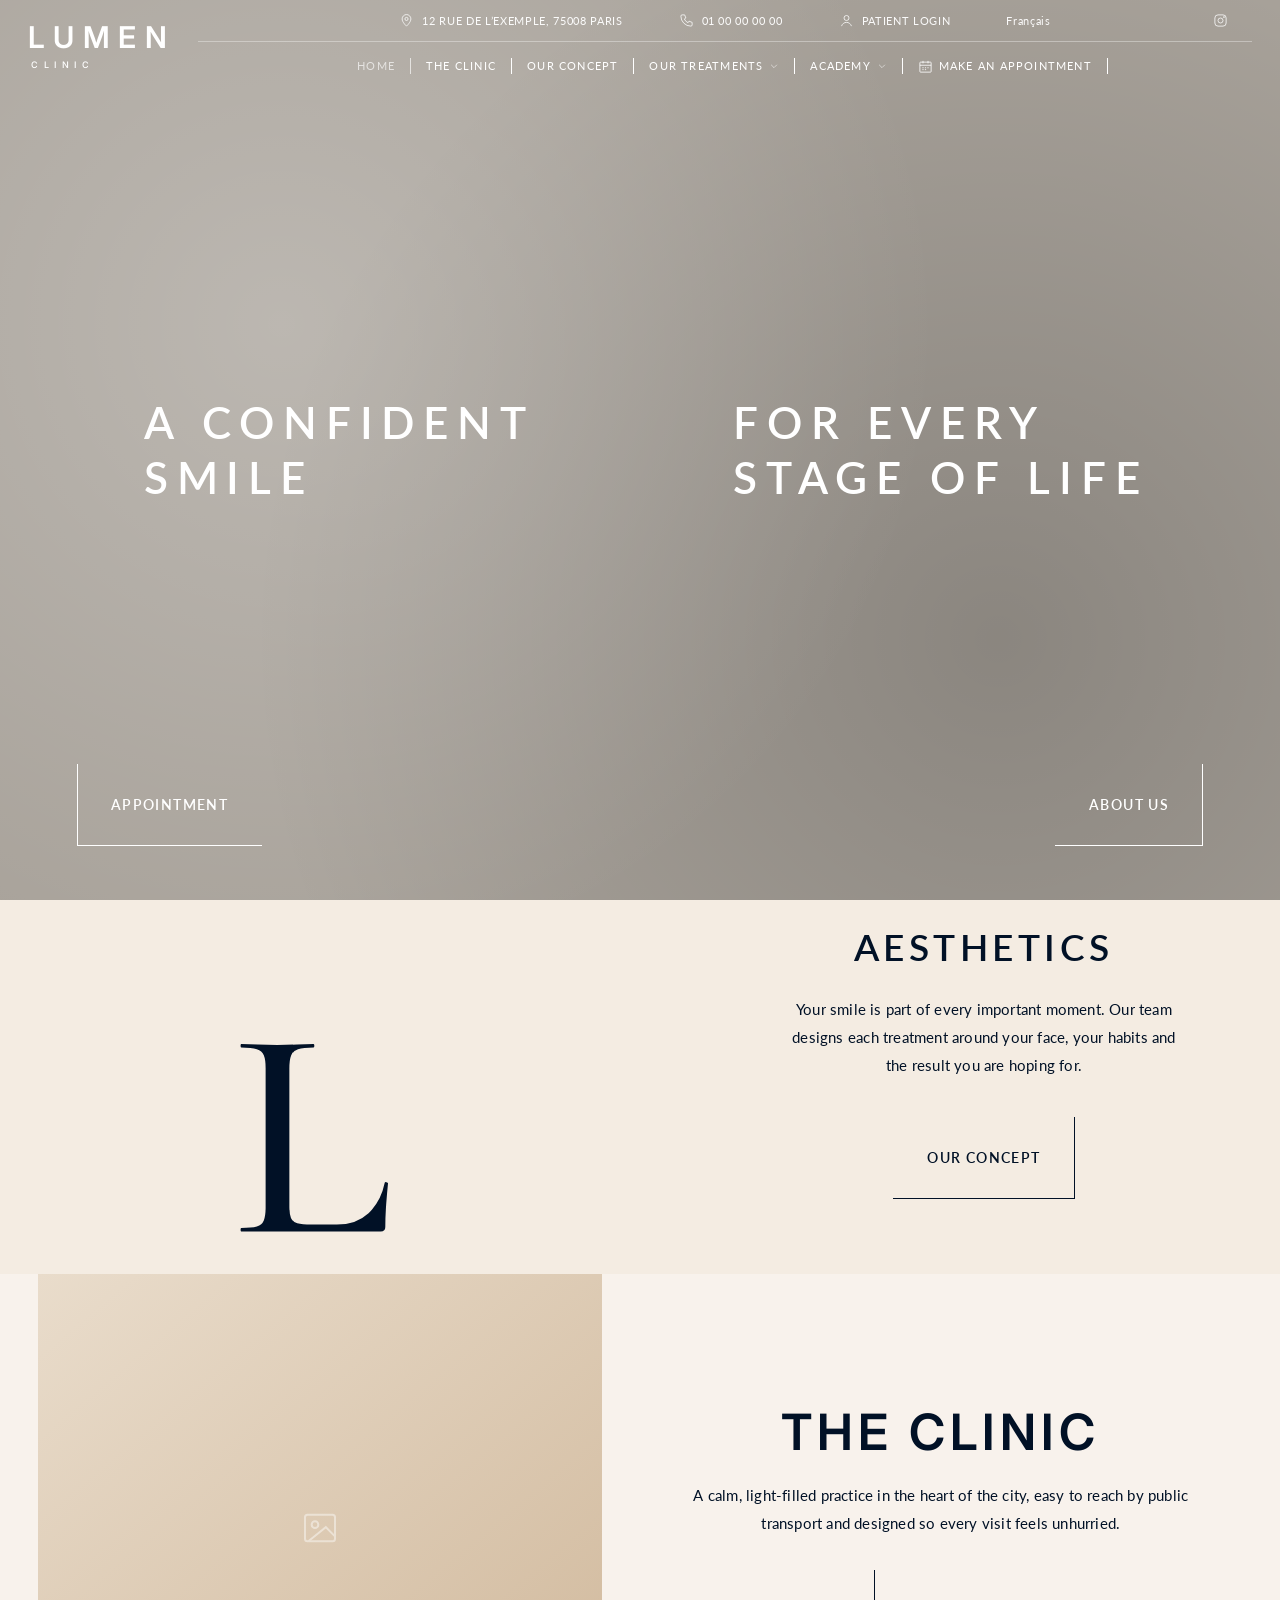
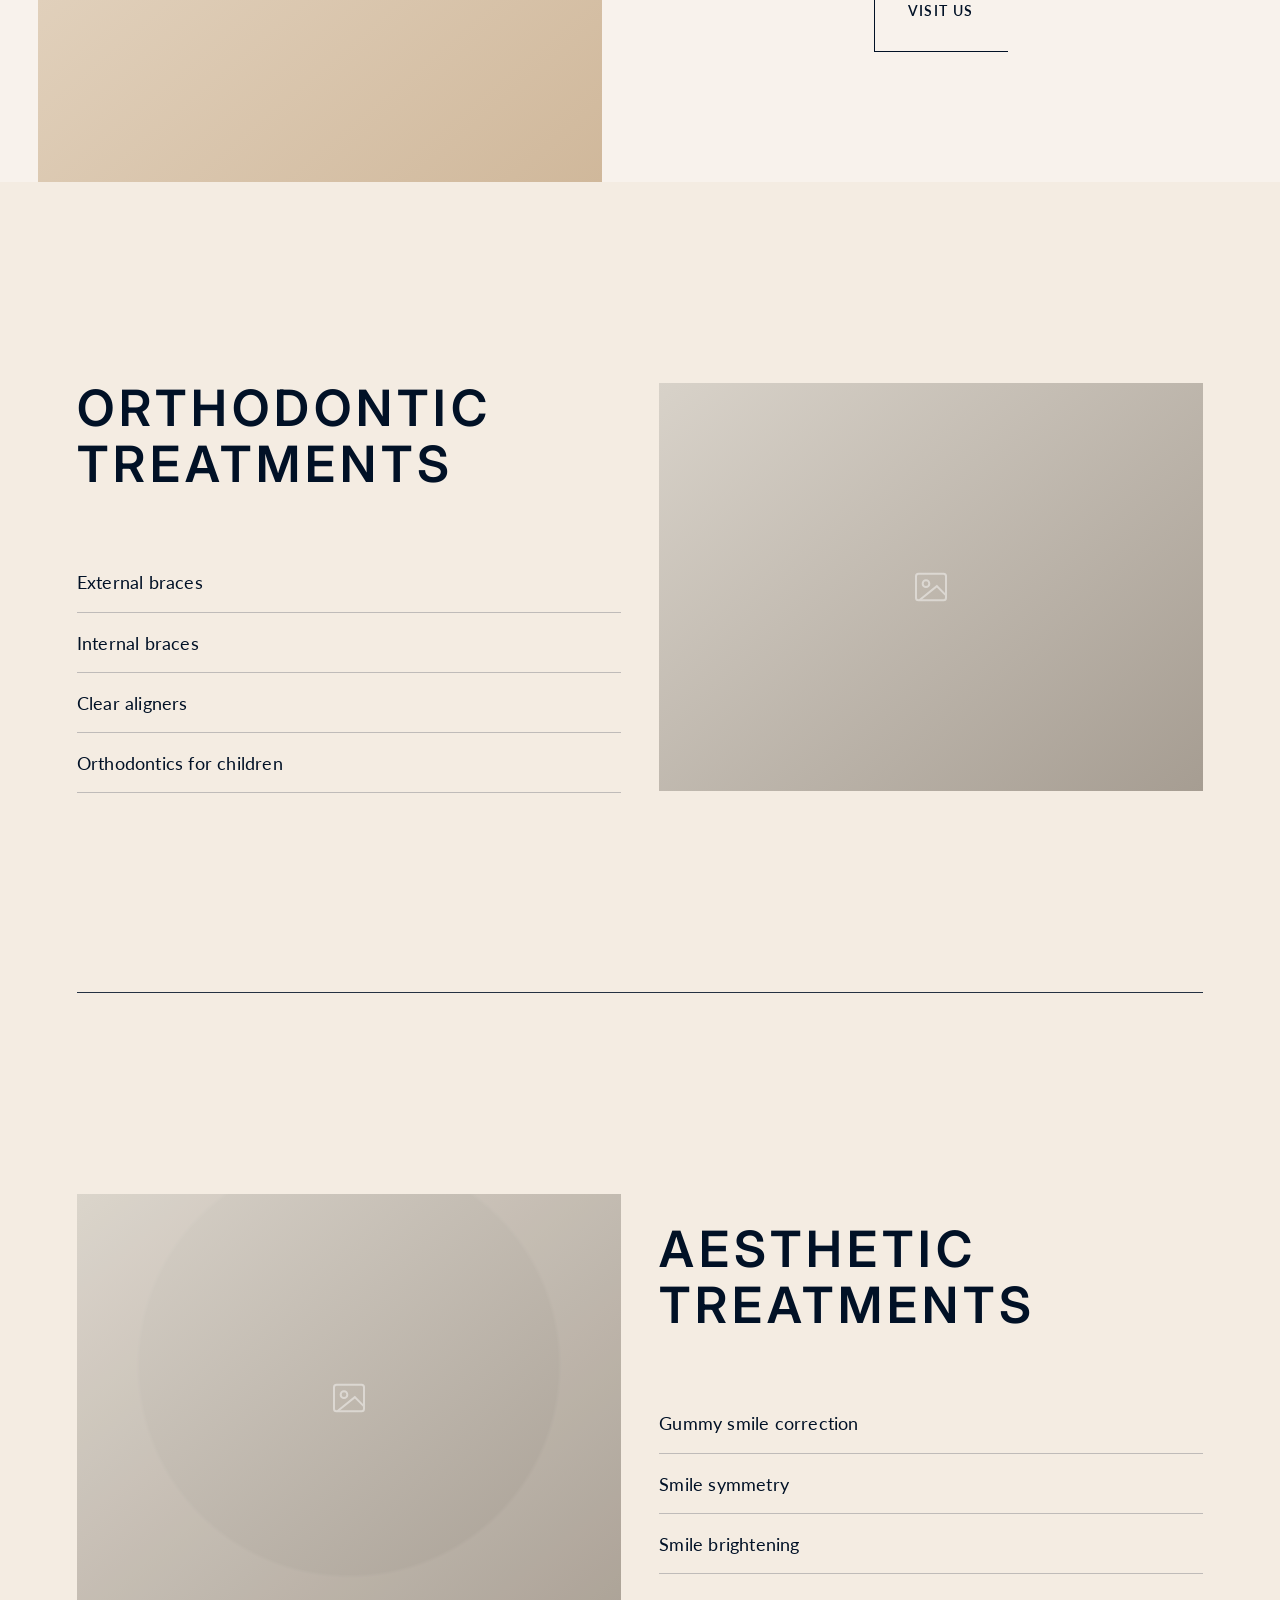
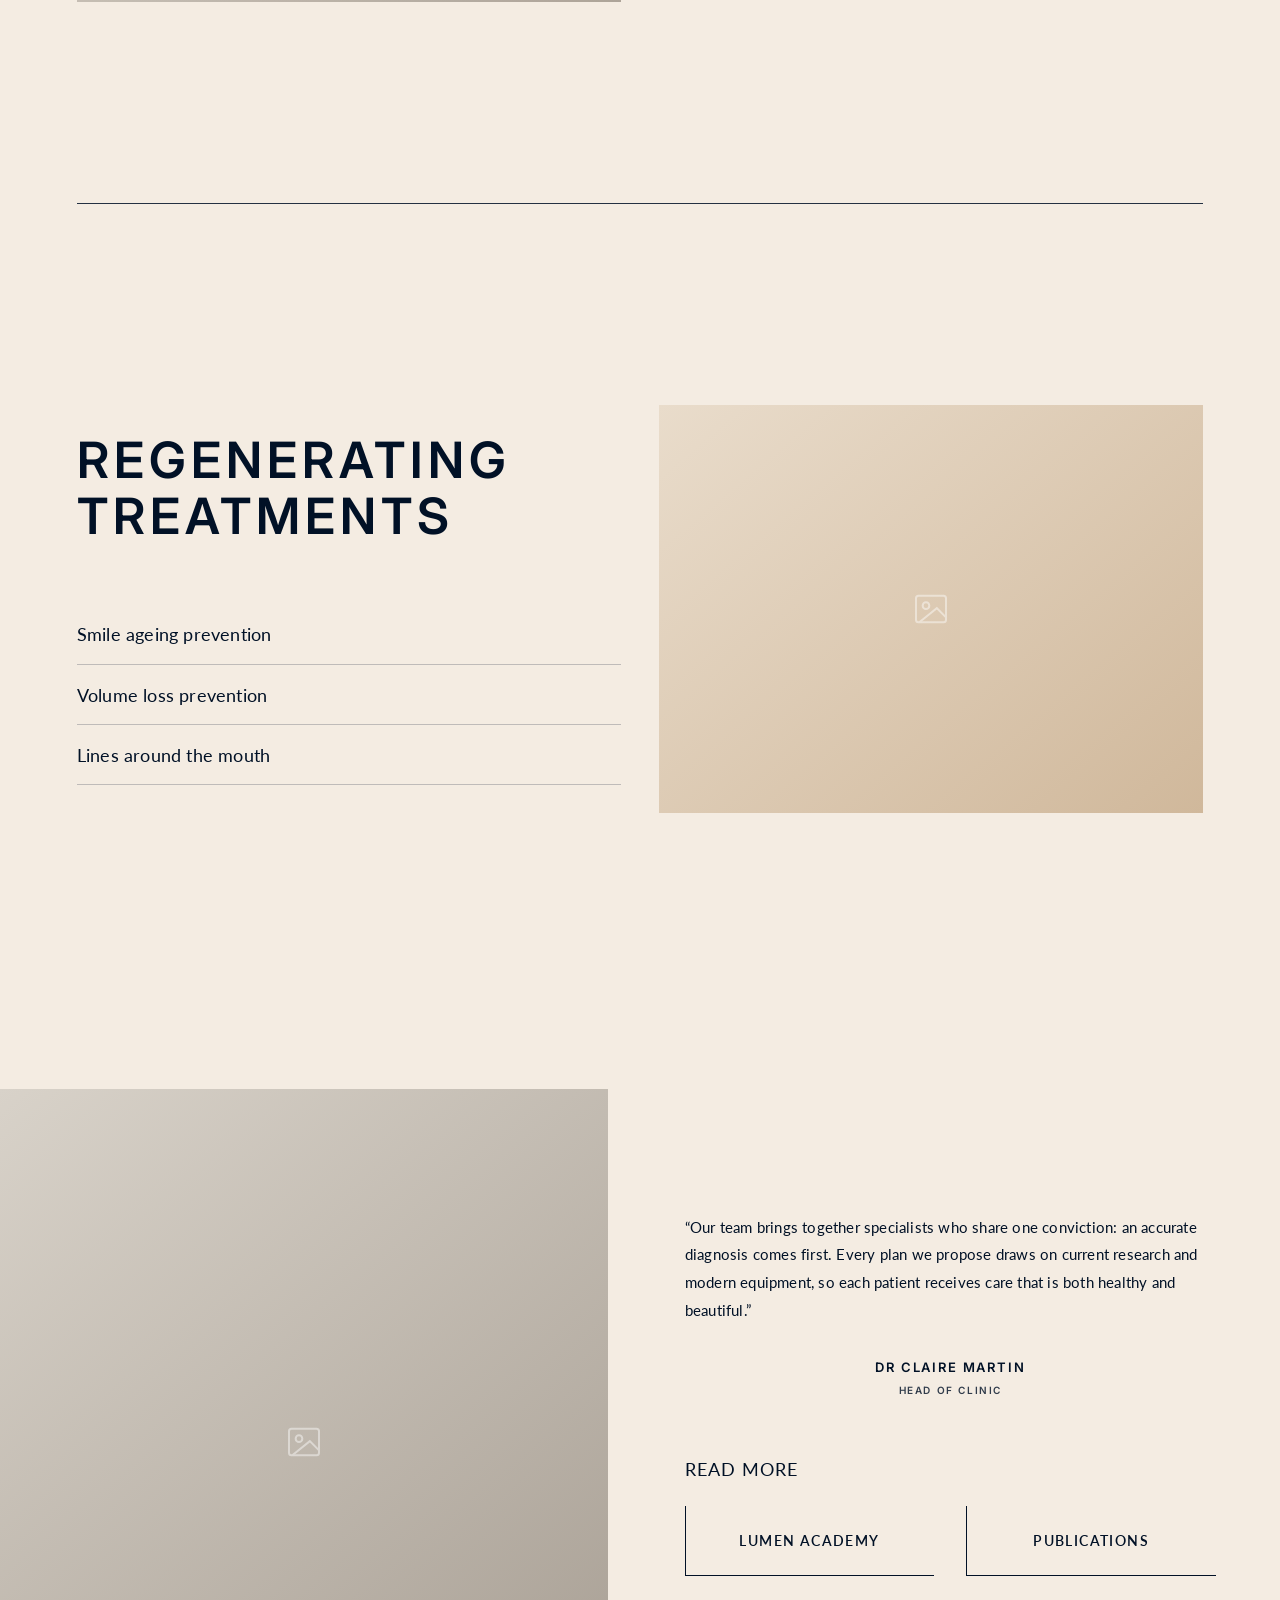
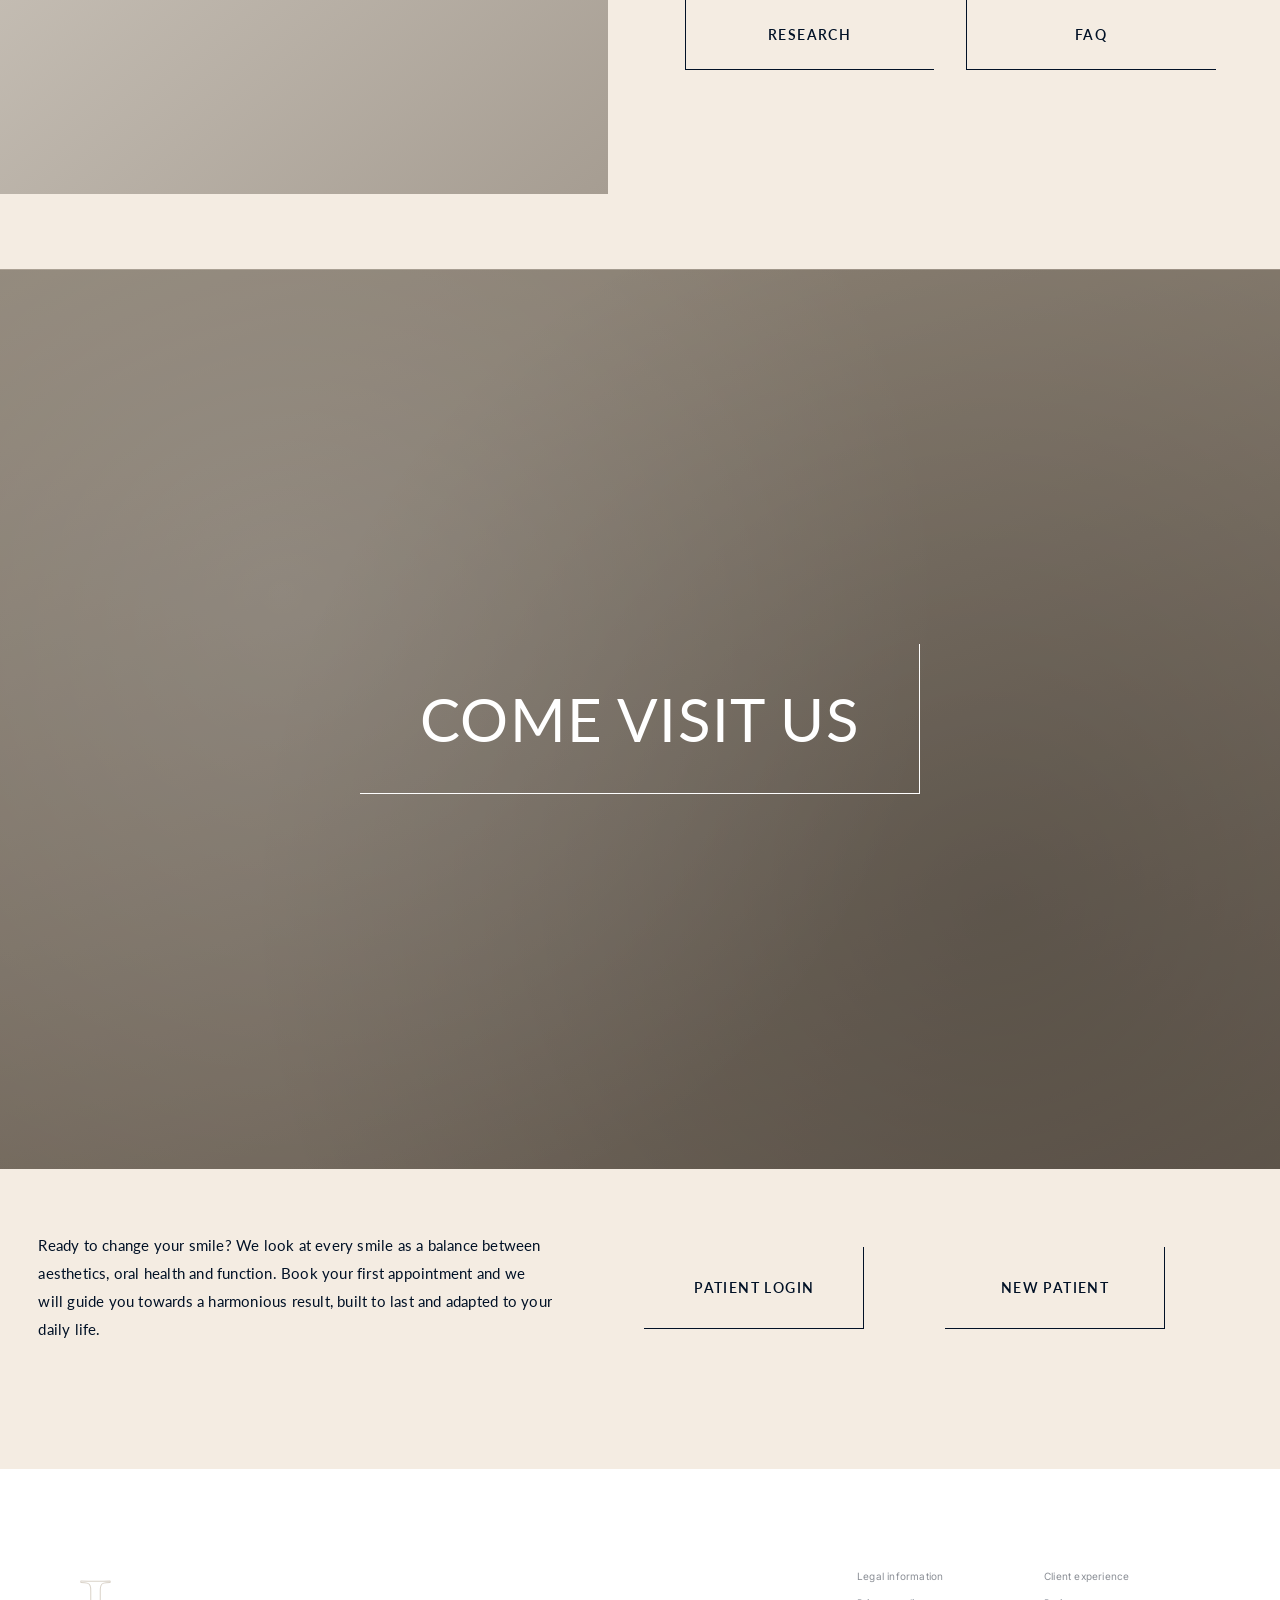
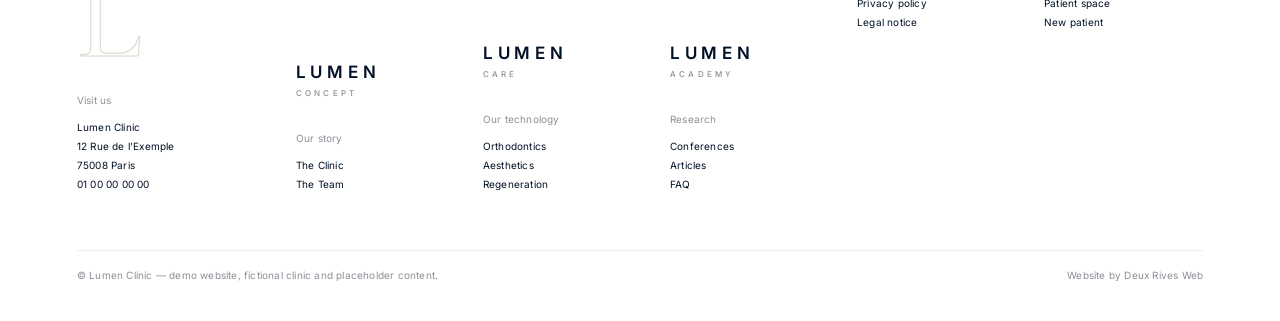
==== index.html @ 7d4338a7 "Add Lumen Clinic demo site with matched animations and scroll fix Static 8-page clinic website templ" ====
<!DOCTYPE html>
<html lang="en">
<head>
<meta charset="utf-8">
<meta name="viewport" content="width=device-width, initial-scale=1">
<title>Home — Lumen Clinic</title>
<meta name="description" content="Orthodontics, aesthetic and regenerating care in a calm, modern clinic.">
<link rel="preconnect" href="https://fonts.googleapis.com"><link rel="preconnect" href="https://fonts.gstatic.com" crossorigin>
<link href="https://fonts.googleapis.com/css2?family=Cormorant+Garamond:wght@500&family=Inter:wght@400;500;600&family=Lato:wght@400;600;700&display=swap" rel="stylesheet">
<link rel="stylesheet" href="assets/style.css">
<noscript><style>.page-trans{display:none}[data-anim],.reveal{opacity:1!important;transform:none!important}</style></noscript>
</head>
<body>
<div class="page-trans" aria-hidden="true"></div>

<a class="sr-only" href="#main">Skip to content</a>
<header class="site-header">
  <div class="inner">
    <a class="logo" href="" aria-label="Lumen Clinic — home"><span class="w1">LUMEN</span><span class="w2">CLINIC</span></a>
    <div class="right">
      <div class="topbar">
        <a href="#"><svg viewBox="0 0 24 24"><path d="M12 21s-7-6.2-7-11.5A7 7 0 0 1 19 9.5C19 14.8 12 21 12 21z"/><circle cx="12" cy="9.5" r="2.5"/></svg>12 Rue de l’Exemple, 75008 Paris</a>
        <a href="#"><svg viewBox="0 0 24 24"><path d="M5 3h4l2 5-2.5 1.5a11 11 0 0 0 6 6L16 13l5 2v4a2 2 0 0 1-2 2A16 16 0 0 1 3 5a2 2 0 0 1 2-2z"/></svg>01 00 00 00 00</a>
        <a href="#"><svg viewBox="0 0 24 24"><circle cx="12" cy="8" r="4"/><path d="M4 21c1.5-4 4.5-6 8-6s6.5 2 8 6"/></svg>Patient login</a>
        <a class="lang" href="#">Français</a>
        <a class="ig" href="#" aria-label="Instagram"><svg viewBox="0 0 24 24"><rect x="3" y="3" width="18" height="18" rx="5"/><circle cx="12" cy="12" r="4"/><circle cx="17.5" cy="6.5" r=".8"/></svg></a>
      </div>
      <nav class="nav" aria-label="Main"><ul><li class="current"><a href="">Home</a></li><li><a href="the-clinic/">The Clinic</a></li><li><a href="our-concept/">Our Concept</a></li><li><a href="our-treatments/">Our Treatments<svg class="chev" viewBox="0 0 24 24"><path d="M5 9l7 7 7-7"/></svg></a><ul class="sub"><li><a href="orthodontics/">Orthodontics</a></li><li><a href="aesthetics/">Aesthetics</a></li><li><a href="regenerating/">Regenerating</a></li></ul></li><li><a href="academy/">Academy<svg class="chev" viewBox="0 0 24 24"><path d="M5 9l7 7 7-7"/></svg></a><ul class="sub"><li><a href="academy/#research">Research</a></li><li><a href="academy/#publications">Publications</a></li><li><a href="academy/#journal">Journal</a></li><li><a href="academy/#faq">FAQ</a></li></ul></li><li><a href="#" data-book><svg viewBox="0 0 24 24"><rect x="3" y="5" width="18" height="16" rx="1"/><path d="M3 10h18M8 3v4M16 3v4M7 14h2M11 14h2M15 14h2M7 17h2M11 17h2"/></svg>Make an appointment</a></li></ul></nav>
    </div>
    <button class="menu-toggle" type="button">Menu</button>
  </div>
</header>
<div class="scrim"></div>
<aside class="side" aria-label="Menu"><button class="close" type="button" aria-label="Close">×</button><a href="">Home</a><a href="the-clinic/">The Clinic</a><a href="our-concept/">Our Concept</a><a href="our-treatments/">Our Treatments</a><div class="subl"><a href="orthodontics/">Orthodontics</a><a href="aesthetics/">Aesthetics</a><a href="regenerating/">Regenerating</a></div><a href="academy/">Academy</a><div class="subl"><a href="academy/#research">Research</a><a href="academy/#publications">Publications</a><a href="academy/#journal">Journal</a><a href="academy/#faq">FAQ</a></div><a href="#" data-book>Make an appointment</a></aside>
<main id="main">

<section class="hero">
  <div class="vid"></div>
  <div class="content hero-split" data-scrollmove="0.1" data-fromtop><h1 class="t-hero">A confident<br>smile</h1><h1 class="t-hero">for every<br>stage of life</h1></div>
  <div class="hero-actions"><a class="btn light" href="#" data-book>Appointment</a><a class="btn r light" href="the-clinic/">About us</a></div>
</section>

<section class="intro">
  <div class="monogram" aria-hidden="true" data-scrollmove="0.12">L</div>
  <div class="copy">
    <h2 class="rw-title"><span class="rw" data-rotation="2000"><span class="rw-w">Orthodontics</span><span class="rw-w">Aesthetics</span><span class="rw-w">Regeneration</span></span></h2>
    <h4 data-split>Your smile is part of every important moment. Our team designs each treatment around your face, your habits and the result you are hoping for.</h4>
    <a class="btn r" href="our-concept/">Our concept</a>
  </div>
</section>

<section class="clinic-split">
  <div class="simple-slider" aria-label="Clinic photos — drag to browse"><div class="ss-track"><div class="ss-cell"><div class="ph v6" style="" role="img" aria-label="Placeholder image"></div></div><div class="ss-cell"><div class="ph v3" style="" role="img" aria-label="Placeholder image"></div></div><div class="ss-cell"><div class="ph v1" style="" role="img" aria-label="Placeholder image"></div></div></div></div>
  <div class="txt"><h2 class="t-xl">The clinic</h2><h4 data-split>A calm, light-filled practice in the heart of the city, easy to reach by public transport and designed so every visit feels unhurried.</h4><a class="btn" href="the-clinic/#visit">Visit us</a></div>
</section>

<section class="treat" data-anim="fade-in-from-left" data-delay="300">
  <div class="txt"><a href="orthodontics/"><h2 class="t-xl">Orthodontic<br>treatments</h2></a><div class="list"><a href="orthodontics/">External braces</a><a href="orthodontics/">Internal braces</a><a href="orthodontics/">Clear aligners</a><a href="orthodontics/">Orthodontics for children</a></div></div>
  <div class="media"><div class="ph v1" style="" role="img" aria-label="Placeholder image"></div><div class="ph v2" style="" role="img" aria-label="Placeholder image"></div><div class="ph v3" style="" role="img" aria-label="Placeholder image"></div><div class="ph v4" style="" role="img" aria-label="Placeholder image"></div><div class="ph v5 on" style="" role="img" aria-label="Placeholder image"></div></div>
</section><div class="rule"></div><section class="treat flip" data-anim="fade-in-from-left" data-delay="300">
  <div class="txt"><a href="aesthetics/"><h2 class="t-xl">Aesthetic<br>treatments</h2></a><div class="list"><a href="aesthetics/">Gummy smile correction</a><a href="aesthetics/">Smile symmetry</a><a href="aesthetics/">Smile brightening</a></div></div>
  <div class="media round"><div class="ph v2" style="" role="img" aria-label="Placeholder image"></div><div class="ph v3" style="" role="img" aria-label="Placeholder image"></div><div class="ph v4" style="" role="img" aria-label="Placeholder image"></div><div class="ph v5 on" style="" role="img" aria-label="Placeholder image"></div></div>
</section><div class="rule"></div><section class="treat" data-anim="fade-in-from-left" data-delay="300">
  <div class="txt"><a href="regenerating/"><h2 class="t-xl">Regenerating<br>treatments</h2></a><div class="list"><a href="regenerating/">Smile ageing prevention</a><a href="regenerating/">Volume loss prevention</a><a href="regenerating/">Lines around the mouth</a></div></div>
  <div class="media"><div class="ph v3" style="" role="img" aria-label="Placeholder image"></div><div class="ph v4" style="" role="img" aria-label="Placeholder image"></div><div class="ph v5" style="" role="img" aria-label="Placeholder image"></div><div class="ph v6 on" style="" role="img" aria-label="Placeholder image"></div></div>
</section>

<section class="quote-sec">
  <div class="zoom-wrap" data-anim="fade-in"><div class="ph v5" style="" role="img" aria-label="Placeholder image"></div></div>
  <div data-anim="fade-in">
    <blockquote>“Our team brings together specialists who share one conviction: an accurate diagnosis comes first. Every plan we propose draws on current research and modern equipment, so each patient receives care that is both healthy and beautiful.”</blockquote>
    <div class="who"><span class="t-sm">Dr Claire Martin</span><span class="t-xs">Head of clinic</span></div>
    <h3 data-split>Read more</h3>
    <div class="btn-grid"><a class="btn" href="academy/">Lumen Academy</a><a class="btn" href="academy/#publications">Publications</a><a class="btn" href="academy/#research">Research</a><a class="btn" href="academy/#faq">FAQ</a></div>
  </div>
</section>

<section class="band-video clip-reveal"><div class="vid warm shade"></div><a class="btn r light" href="the-clinic/#visit">Come visit us</a></section>

<section class="cta-row">
  <p data-split>Ready to change your smile? We look at every smile as a balance between aesthetics, oral health and function. Book your first appointment and we will guide you towards a harmonious result, built to last and adapted to your daily life.</p>
  <a class="btn r" href="#">Patient login</a><a class="btn r" href="#" data-book>New patient</a>
</section>
</main>

<footer class="site-footer">
  <div class="foot-grid" data-anim="fade-in">
    <div><div class="mark ghost">L</div><h6 style="margin-top:28px">Visit us</h6><address>Lumen Clinic<br>12 Rue de l’Exemple<br>75008 Paris<br>01 00 00 00 00</address></div>
    <div><div class="sub-mark"><b>LUMEN</b><i>CONCEPT</i></div><h6>Our story</h6><a href="the-clinic/">The Clinic</a><a href="the-clinic/#team">The Team</a></div>
    <div><div class="sub-mark"><b>LUMEN</b><i>CARE</i></div><h6>Our technology</h6><a href="orthodontics/">Orthodontics</a><a href="aesthetics/">Aesthetics</a><a href="regenerating/">Regeneration</a></div>
    <div><div class="sub-mark"><b>LUMEN</b><i>ACADEMY</i></div><h6>Research</h6><a href="academy/#research">Conferences</a><a href="academy/#publications">Articles</a><a href="academy/#faq">FAQ</a></div>
    <div class="foot-legal"><h6>Legal information</h6><a href="#">Privacy policy</a><a href="#">Legal notice</a></div>
    <div class="foot-legal"><h6>Client experience</h6><a href="#">Patient space</a><a href="#" data-book>New patient</a></div>
  </div>
  <div class="foot-bottom"><span>© Lumen Clinic — demo website, fictional clinic and placeholder content.</span><span>Website by Deux Rives Web</span></div>
</footer>
<div class="modal" role="dialog" aria-modal="true" aria-label="Book an appointment"><div class="card"><button class="x" type="button" aria-label="Close">×</button>
  <h3>In need of an appointment?</h3><p>Book online in a few clicks, or call the clinic and our team will find a slot with you.</p>
  <div class="btn-row"><a class="btn" href="#">Book online</a><a class="btn r" href="#">Call 01 00 00 00 00</a></div></div></div>
<script src="assets/main.js"></script>
</body>
</html>
---- assets/style.css ----
/* Lumen Clinic — demo template. Layout system rebuilt for Deux Rives Web demos. */
:root{
  --navy:#011126;
  --ink:#0a0a0a;
  --cream:#f4ece2;
  --header:#fcf6ef;
  --blush:#fcf6ef;
  --sand:#eadece;
  --stone:#dacfc0;
  --band:#f2eae4;
  --paper:#f8f2ec;
  --white:#ffffff;
  --muted:#8b8f96;
  --line:rgba(1,17,38,.22);
  --serif:"Cormorant Garamond", Georgia, "Times New Roman", serif;
  --sans:"Lato", "Helvetica Neue", Arial, sans-serif;
  --display:"Inter", "Helvetica Neue", Arial, sans-serif;
  --pad:5vw;
}
*{box-sizing:border-box}
/* Scroll fix vs. the reference site: never combine body{overflow:hidden} with html,body{overscroll-behavior:none}.
   That pair makes <body> a scroll container that swallows wheel/trackpad scrolling in Chromium browsers.
   We clip horizontal overflow with 'clip' (no scroll container is created) and leave overscroll-behavior alone. */
html{overflow-x:clip}
body{overflow-x:clip;margin:0;background:var(--cream);color:var(--navy);font:400 14px/1.75 var(--sans);letter-spacing:.2px;-webkit-font-smoothing:antialiased}
img{max-width:100%;display:block}
a{color:inherit;text-decoration:none}
h1,h2,h3,h4,h5,h6,p{margin:0}
p+p{margin-top:1.25em}
.sr-only{position:absolute;width:1px;height:1px;overflow:hidden;clip:rect(0 0 0 0)}

/* ---------- Type ---------- */
.t-hero{font:600 44px/1.25 var(--sans);letter-spacing:.2em;text-transform:uppercase}
.t-xl{font:600 50px/1.11 var(--display);letter-spacing:.1em;text-transform:uppercase}
.t-lg{font:600 37px/1.2 var(--display);letter-spacing:.08em;text-transform:uppercase}
.t-md{font:600 25px/1.3 var(--display);letter-spacing:.08em;text-transform:uppercase}
.t-sm{font:600 13px/1.5 var(--display);letter-spacing:.14em;text-transform:uppercase}
.t-xs{font:600 10px/1.5 var(--display);letter-spacing:.16em;text-transform:uppercase}
.t-lead{font:400 15px/1.85 var(--sans)}
.t-big-num{font:600 92px/1 var(--display);letter-spacing:.04em}
.center{text-align:center}
.muted{color:var(--muted)}
.white{color:#fff}

/* ---------- Buttons (L-shaped outline) ---------- */
.btn{position:relative;display:inline-flex;align-items:center;justify-content:center;min-height:82px;padding:0 34px;font:600 14px/1 var(--sans);letter-spacing:.1em;text-transform:uppercase;color:inherit;background:none;border:0;cursor:pointer;transition:background .3s,color .3s}
.btn::before,.btn::after{content:"";position:absolute;background:currentColor;transition:transform .4s ease}
.btn::after{left:0;right:0;bottom:0;height:1px}
.btn::before{top:0;bottom:0;width:1px;left:0}
.btn.r::before{left:auto;right:0}
.btn:hover{background:rgba(1,17,38,.05)}
.btn.light:hover{background:rgba(255,255,255,.1)}
.btn:hover::after{transform:scaleX(1.06)}
.btn-row{display:flex;gap:24px;flex-wrap:wrap}

/* ---------- Placeholder media ---------- */
.ph{position:relative;overflow:hidden;background:linear-gradient(140deg,#d9ccbb,#b8a690);min-height:120px}
.ph::after{content:"";position:absolute;inset:0;background:url("data:image/svg+xml,%3Csvg xmlns='http://www.w3.org/2000/svg' viewBox='0 0 24 24' fill='none' stroke='white' stroke-width='1.2'%3E%3Crect x='3' y='4' width='18' height='16' rx='1.5'/%3E%3Ccircle cx='9' cy='10' r='2'/%3E%3Cpath d='M21 17l-5.5-5.5L5 20'/%3E%3C/svg%3E") center/40px no-repeat;opacity:.45}
.ph.v1{background:linear-gradient(140deg,#e4d7c6,#c3ae95)}
.ph.v2{background:linear-gradient(140deg,#cfc6bb,#8f857a)}
.ph.v3{background:linear-gradient(160deg,#ebe2d6,#cbb9a2)}
.ph.v4{background:linear-gradient(140deg,#b9ad9f,#6f655c)}
.ph.v5{background:linear-gradient(140deg,#d8d2c9,#a69d92)}
.ph.v6{background:linear-gradient(140deg,#e9dccb,#d0b89b)}
.ph.dark{background:linear-gradient(140deg,#4a4642,#1e1c1a)}
.ph.noicon::after{display:none}
.ph.person::after{background-image:url("data:image/svg+xml,%3Csvg xmlns='http://www.w3.org/2000/svg' viewBox='0 0 24 24' fill='none' stroke='white' stroke-width='1.1'%3E%3Ccircle cx='12' cy='8' r='4'/%3E%3Cpath d='M4 21c1.5-4.5 5-6.5 8-6.5s6.5 2 8 6.5'/%3E%3C/svg%3E");background-size:70px}
.ph img{width:100%;height:100%;object-fit:cover}
/* "video" backgrounds */
.vid{position:absolute;inset:0;overflow:hidden;background:#a9a39b}
.vid::before{content:"";position:absolute;inset:-20%;background:radial-gradient(circle at 30% 40%,rgba(255,255,255,.22),transparent 45%),radial-gradient(circle at 70% 65%,rgba(0,0,0,.18),transparent 50%);animation:drift 18s ease-in-out infinite alternate}
.vid.dark{background:#0a0a0a}
.vid.dark::before{background:radial-gradient(circle at 50% 50%,rgba(255,255,255,.06),transparent 60%)}
.vid.warm{background:linear-gradient(160deg,#c9bba8,#8d7f70)}
.vid.sky{background:linear-gradient(180deg,#a8c3dc 0%,#d9c7b5 70%)}
.vid.lab{background:linear-gradient(160deg,#6d6a66,#2b2927)}
@keyframes drift{from{transform:translate(-3%,-2%) scale(1)}to{transform:translate(3%,2%) scale(1.08)}}
.shade::after{content:"";position:absolute;inset:0;background:rgba(0,0,0,.28)}

/* ---------- Header ---------- */
.site-header{position:fixed;top:0;left:0;right:0;z-index:50;color:#fff;transition:background .35s,color .35s,box-shadow .35s}
.site-header.dark-text{color:var(--navy)}
.site-header .inner{display:grid;grid-template-columns:170px 1fr;align-items:center;padding:0 28px}
.logo{display:flex;flex-direction:column;line-height:.9;justify-self:start;padding:18px 0;transition:padding .35s}
.logo .w1{font:600 30px/1 var(--display);letter-spacing:.28em}
.logo .w2{font:500 9px/1 var(--display);letter-spacing:.62em;margin-top:8px;padding-left:3px}
.topbar{display:flex;align-items:center;justify-content:center;gap:56px;height:42px;font:400 11px/1 var(--sans);letter-spacing:.06em;text-transform:uppercase;border-bottom:1px solid currentColor;border-color:rgba(255,255,255,.35);position:relative}
.dark-text .topbar{border-color:var(--line)}
.topbar a{display:inline-flex;align-items:center;gap:8px;opacity:.95}
.topbar .lang{text-transform:none}
.topbar .ig{position:absolute;right:24px}
.topbar svg,.nav svg{width:15px;height:15px;stroke:currentColor;fill:none;stroke-width:1.3}
.nav{display:flex;justify-content:center;align-items:center;height:48px}
.nav>ul{display:flex;list-style:none;margin:0;padding:0;align-items:center}
.nav>ul>li{position:relative;display:flex;align-items:center}
.nav>ul>li>a{display:flex;align-items:center;gap:6px;padding:0 15px;font:400 11px/16px var(--sans);letter-spacing:.11em;text-transform:uppercase;border-right:1px solid currentColor}
.nav>ul>li>a .chev{width:10px;height:10px}
.nav>ul>li>a:hover,.nav>ul>li.current>a{opacity:.65}
.nav .sub{position:absolute;top:100%;left:0;min-width:200px;padding:14px 0;margin:0;list-style:none;background:var(--header);color:var(--navy);opacity:0;visibility:hidden;transform:translateY(6px);transition:.25s;box-shadow:0 12px 30px rgba(1,17,38,.08)}
.nav li:hover>.sub,.nav li:focus-within>.sub{opacity:1;visibility:visible;transform:none}
.nav .sub a{display:block;padding:8px 22px;font:400 11px/1.4 var(--sans);letter-spacing:.11em;text-transform:uppercase}
.nav .sub a:hover{background:var(--cream)}
.menu-toggle{display:none;background:none;border:0;color:inherit;font:600 11px var(--sans);letter-spacing:.16em;text-transform:uppercase;cursor:pointer;justify-self:end}
.site-header.scrolled{background:var(--header);color:var(--navy);box-shadow:0 1px 0 rgba(1,17,38,.06)}
.site-header.scrolled .topbar{height:0;overflow:hidden;border:0}
.site-header.scrolled .logo{padding:8px 0}
.site-header.scrolled .logo .w1{font-size:18px}
.site-header.scrolled .logo .w2{font-size:6px;margin-top:5px}
.site-header.scrolled .nav{height:44px}

/* side panel (mobile) */
.side{position:fixed;inset:0 0 0 auto;width:min(420px,100%);background:var(--navy);color:#fff;z-index:80;transform:translateX(100%);transition:transform .45s cubic-bezier(.2,.7,.2,1);padding:90px 44px 40px;overflow:auto}
.side.open{transform:none}
.side a{display:block;padding:10px 0;font:600 15px var(--display);letter-spacing:.14em;text-transform:uppercase}
.side .subl a{font:400 12px var(--sans);padding:6px 0 6px 18px;opacity:.75}
.side .close{position:absolute;top:28px;right:32px;background:none;border:0;color:#fff;font-size:28px;cursor:pointer}
.scrim{position:fixed;inset:0;background:rgba(1,17,38,.35);z-index:70;opacity:0;visibility:hidden;transition:.3s}
.scrim.open{opacity:1;visibility:visible}

/* ---------- Generic layout ---------- */
.sec{position:relative;padding:75px var(--pad)}
.wrap{max-width:1180px;margin:0 auto}
.bg-cream{background:var(--cream)}.bg-blush{background:var(--blush)}.bg-white{background:#fff}.bg-band{background:var(--band)}.bg-sand{background:var(--sand)}.bg-paper{background:var(--paper)}
.bg-fade{background:linear-gradient(180deg,#fff 0%,var(--cream) 100%)}
.grid{display:grid;gap:40px}

/* ---------- Heroes ---------- */
.hero{position:relative;min-height:max(100vh,632px);display:flex;flex-direction:column;justify-content:center;color:#fff;overflow:hidden}
.hero .content{position:relative;z-index:2}
.hero-split{display:grid;grid-template-columns:1fr 1fr;align-items:center;padding:0 3vw}
.hero-split h1:first-child{justify-self:center}
.hero-split h1:last-child{justify-self:center}
.hero-actions{position:absolute;left:0;right:0;bottom:6vh;display:flex;justify-content:space-between;padding:0 6vw;z-index:2}
.hero-center{text-align:center;padding:0 12vw}
.hero-center p{max-width:620px;margin:40px auto 0}

/* Home: intro with monogram + rotating word */
.intro{display:grid;grid-template-columns:47% 34%;justify-content:space-between;align-items:center;padding:20px 8vw 75px 3vw}
.monogram{font:500 300px/0.8 var(--serif);color:var(--navy);text-align:center;letter-spacing:-.04em;user-select:none}
.monogram small{font-size:.42em;vertical-align:.95em;margin-right:.04em}
.intro .copy{text-align:center}
.intro .copy h4{font:400 15px/1.85 var(--sans);margin-bottom:38px}

/* Home: the clinic split */
.clinic-split{display:grid;grid-template-columns:47% 1fr;background:var(--paper);min-height:508px}
.clinic-split .ph{margin-left:3vw;min-height:508px}
.clinic-split .txt{display:flex;flex-direction:column;align-items:center;justify-content:center;text-align:center;padding:40px 12%}
.clinic-split .txt h4{font:400 15px/1.85 var(--sans);margin:22px 0 32px}

/* Home: treatment hover-lists */
.treat{display:grid;grid-template-columns:1fr 1fr;gap:3vw;align-items:center;padding:60px 6vw}
.treat .list{margin-top:60px}
.treat .list a{display:block;padding:18px 0 16px;font:400 18px/1.4 var(--sans);border-bottom:1px solid var(--line);transition:padding .3s,color .3s}
.treat .list a:hover{padding-left:14px}
.treat .media{position:relative;aspect-ratio:2/1.5;max-height:520px}
.treat .media .ph{position:absolute;inset:0;opacity:0;transition:opacity .5s}
.treat .media .ph.on{opacity:1}
.treat.flip .txt{order:2}
.treat .media.round .ph{-webkit-mask:radial-gradient(circle at 50% 42%,#000 58%,rgba(0,0,0,.92) 59%)}
.rule{height:1px;background:var(--navy);margin:0 6vw;opacity:.85}

/* Home: quote block */
.quote-sec{display:grid;grid-template-columns:50% 1fr;gap:6vw;align-items:center;padding:75px 5vw 75px 0}
.quote-sec .ph{min-height:705px}
.quote-sec blockquote{margin:0 0 30px;font:400 15px/1.85 var(--sans)}
.quote-sec .who{text-align:center;margin-bottom:60px}
.quote-sec .who .t-xs{opacity:.8;display:block;margin-top:4px}
.quote-sec h3{font:400 18px var(--sans);text-transform:uppercase;letter-spacing:.06em;margin-bottom:26px}
.btn-grid{display:grid;grid-template-columns:1fr 1fr;gap:24px 32px}
.btn-grid .btn{min-height:70px;width:100%}

/* Video band */
.band-video{position:relative;height:max(100vh,632px);display:flex;align-items:center;justify-content:center;color:#fff}
.band-video .btn{font:400 60px/1 var(--sans);letter-spacing:.02em;min-height:150px;padding:0 60px;z-index:2}

/* CTA row */
.cta-row{display:grid;grid-template-columns:47% 25% 25%;align-items:center;padding:63px 3vw 126px}
.cta-row p{font:400 15px/1.85 var(--sans);padding-right:4vw}
.cta-row .btn{justify-self:center;min-width:220px}

/* CTA band (inner pages) */
.cta-band{display:grid;grid-template-columns:1fr 1fr;align-items:center;padding:75px 8vw;background:var(--band)}
.cta-band .btn-row{justify-content:flex-end}

/* ---------- Footer ---------- */
.site-footer{background:#fff;padding:101px 6vw 40px}
.foot-grid{display:grid;grid-template-columns:1.2fr repeat(3,1fr) 1fr 1fr;gap:28px;align-items:end}
.foot-grid .mark{font:500 120px/.8 var(--serif);letter-spacing:-.04em}
.foot-grid .mark.ghost{color:transparent;-webkit-text-stroke:1px #d9d2c8}
.sub-mark{display:flex;flex-direction:column;line-height:1;margin-bottom:34px}
.sub-mark b{font:600 17px var(--display);letter-spacing:.28em}
.sub-mark i{font:500 8px var(--display);font-style:normal;letter-spacing:.4em;margin-top:6px;color:var(--muted)}
.foot-grid h6{font:400 10px var(--display);color:var(--muted);margin-bottom:12px}
.foot-grid a,.foot-grid address{display:block;font:400 10px/1.9 var(--display);font-style:normal}
.foot-grid a:hover{text-decoration:underline}
.foot-legal{align-self:start}
.foot-bottom{display:flex;justify-content:space-between;margin-top:56px;padding-top:18px;border-top:1px solid #eee;font:400 10px var(--display);color:var(--muted)}

/* ---------- Booking modal ---------- */
.modal{position:fixed;inset:0;z-index:90;display:grid;place-items:center;background:rgba(1,17,38,.45);opacity:0;visibility:hidden;transition:.3s}
.modal.open{opacity:1;visibility:visible}
.modal .card{background:var(--header);color:var(--navy);padding:56px 60px 48px;width:min(520px,92vw);text-align:center;position:relative}
.modal h3{font:600 22px var(--display);letter-spacing:.1em;text-transform:uppercase;margin-bottom:14px}
.modal p{margin-bottom:30px}
.modal .btn-row{justify-content:center}
.modal .x{position:absolute;top:14px;right:18px;background:none;border:0;font-size:26px;cursor:pointer;color:var(--navy)}

/* ---------- The Clinic page ---------- */
.two-col{display:grid;grid-template-columns:1fr 1fr;gap:5vw;align-items:start}
.cards5{display:grid;grid-template-columns:repeat(5,1fr);gap:20px;margin-top:60px}
.room{position:relative;height:350px;border-radius:4px;overflow:hidden;color:#fff;display:flex;flex-direction:column;justify-content:flex-end;padding:24px}
.room .ph{position:absolute;inset:0}
.room::before{content:"";position:absolute;inset:0;background:linear-gradient(180deg,rgba(0,0,0,0) 35%,rgba(0,0,0,.6));z-index:1}
.room svg{position:relative;z-index:2;width:26px;height:26px;stroke:#fff;fill:none;stroke-width:1.2;margin-bottom:14px}
.room span{position:relative;z-index:2}
.tech{display:grid;grid-template-columns:40% 50%;gap:10%;align-items:center;padding:20px 5vw 75px}
.tech h2{margin-bottom:26px}
.tech p b{font-weight:700}
.story{display:grid;grid-template-columns:50% 40%;gap:5%;align-items:center;background:#fff}
.story .ph{min-height:479px}
.story h2{margin-bottom:22px}
.team{display:grid;grid-template-columns:36% 46%;gap:5%;padding:75px 6vw}
.team .people{display:grid;grid-template-columns:1fr 1fr;gap:40px 30px}
.team .ph{height:220px;background:linear-gradient(180deg,var(--cream),#e3d6c5)}
.team h4{font:400 17px var(--sans);margin-top:14px}
.team .role{font-size:13px}
.counters{display:grid;grid-template-columns:1fr 1fr;align-items:center;padding:75px 6vw}
.counter{text-align:center;margin:10px 0 34px}
.counter sup{font:600 30px var(--display);vertical-align:2.2em;margin-left:4px}
.counter .cap{font:400 13px var(--sans);text-transform:uppercase;letter-spacing:.06em;margin-top:12px}
.counters .visit{text-align:center}
.counters .visit .btn-row{justify-content:center;margin-top:40px}
.map{position:relative;margin:0 8vw 80px;height:524px;background-color:#e9e7e3;background-image:linear-gradient(#fff 2px,transparent 2px),linear-gradient(90deg,#fff 2px,transparent 2px),linear-gradient(rgba(0,0,0,.04) 1px,transparent 1px),linear-gradient(90deg,rgba(0,0,0,.04) 1px,transparent 1px);background-size:120px 90px,150px 110px,30px 30px,30px 30px;overflow:hidden}
.map .pin{position:absolute;left:49%;top:46%;width:16px;height:16px;border-radius:50%;background:var(--navy);box-shadow:0 0 0 6px rgba(1,17,38,.15)}
.map .info{position:absolute;left:5%;top:9%;width:420px;background:var(--navy);color:#fff;padding:36px 40px}
.map .info h5{margin:20px 0 6px}.map .info h5:first-child{margin-top:0}

/* ---------- Concept page ---------- */
.narrow{max-width:59%}
.diag .text{max-width:60%;margin-left:9vw}
.video-box{position:relative;margin:70px 9vw 0;aspect-ratio:16/9;max-height:680px}
.video-box .play{position:absolute;left:50%;top:50%;width:84px;height:84px;margin:-42px;border:1px solid #fff;border-radius:50%;display:grid;place-items:center;z-index:2;cursor:pointer;background:rgba(255,255,255,.08)}
.video-box .play::before{content:"";border-left:18px solid #fff;border-top:11px solid transparent;border-bottom:11px solid transparent;margin-left:5px}
.steps{display:grid;grid-template-columns:22% 30% 22%;gap:4%;margin:70px 0 0 9vw}
.steps .tabs{position:sticky;top:120px;align-self:start;border-left:1px solid var(--line);padding-left:24px}
.steps .tab{display:block;margin-bottom:36px;color:#a9a9a9;transition:color .4s}
.steps .tab.on{color:var(--navy)}
.steps .tab h4{font:600 20px var(--display);letter-spacing:.08em;text-transform:uppercase}
.steps .tab p{font-size:13px;margin-top:6px;color:inherit;opacity:.8}
.step-body{min-height:520px;padding-top:4px}
.step-body .btn{margin-top:40px}
.step-media{display:flex;flex-direction:column;gap:120px}
.step-media .ph{height:388px}

/* ---------- Treatments overview ---------- */
.commit{display:grid;grid-template-columns:repeat(3,1fr);gap:6vw;padding:50px 0 0}
.commit h5{margin-bottom:24px}
.commit p{max-width:250px;font-size:13px}
.tlist{display:grid;grid-template-columns:24% 44% 20%;gap:4%;margin-top:50px}
.tlist .nav-side{position:sticky;top:130px;align-self:start;border-left:1px solid var(--line);padding-left:24px}
.tlist .nav-side a{display:block;font:600 17px var(--display);letter-spacing:.12em;text-transform:uppercase;color:#a6a6a6;margin-bottom:28px;transition:color .3s}
.tlist .nav-side a.on{color:var(--navy)}
.tblock{min-height:640px;padding-bottom:80px}
.tblock h3{margin-bottom:24px}
.tblock h6{margin:24px 0 6px}
.tblock .btn{margin-top:30px}
.timg .ph{height:384px;margin-bottom:256px}
.feedback-head{display:grid;grid-template-columns:1fr 1fr;align-items:center;padding:75px 8vw 0}
.feedback-head .btn-row{justify-content:flex-end}
.carousel{position:relative;overflow:hidden;padding:60px 0 100px}
.carousel .track{display:flex;gap:4vw;transition:transform .6s cubic-bezier(.2,.7,.2,1)}
.review{flex:0 0 38vw;opacity:.35;transition:opacity .5s;text-align:center}
.review.on{opacity:1}
.review .bubble{position:relative;display:flex;gap:22px;text-align:left;background:var(--header);border-radius:12px;padding:30px 36px;font:700 12px/1.7 var(--sans);box-shadow:0 18px 40px rgba(1,17,38,.08)}
.review .bubble::after{content:"";position:absolute;left:50%;bottom:-10px;margin-left:-10px;border:10px solid transparent;border-bottom:0;border-top-color:var(--header)}
.review:not(.on) .bubble{background:none;box-shadow:none;font-weight:400}
.review:not(.on) .bubble::after{display:none}
.review .q{font:700 70px/0.8 Georgia,serif;color:#b9b2a8}
.review .name{display:block;margin-top:34px;font:600 12px var(--display);letter-spacing:.14em;text-transform:uppercase}
.review .note{display:block;font:400 10px var(--sans);color:var(--muted);margin-top:4px}
.car-nav{display:flex;justify-content:center;gap:14px;margin-top:30px}
.car-nav button{width:44px;height:44px;border-radius:50%;border:0;background:#fff;box-shadow:0 6px 18px rgba(1,17,38,.12);cursor:pointer;font-size:18px;color:var(--navy)}

/* ---------- Treatment detail pages ---------- */
.d-hero{display:grid;grid-template-columns:44% 44%;justify-content:space-between;align-items:center;padding:150px 6vw 101px;background:var(--sand);min-height:636px}
.d-hero h1{font:600 56px/1.2 var(--sans);letter-spacing:.2em;text-transform:uppercase;margin-bottom:46px}
.d-hero h5{margin-bottom:34px}
.typed{color:#4b5563;border-right:2px solid currentColor;padding-right:2px;animation:caret 1s steps(1) infinite}
@keyframes caret{50%{border-color:transparent}}
.d-hero h4{font:400 18px/1.6 var(--sans);max-width:420px}
.arch{border-radius:999px 999px 0 0;height:548px;width:100%;max-width:469px;justify-self:center}
.explore{position:relative;padding:50px 8vw 75px;overflow:hidden}
.explore .ghost{position:absolute;left:50%;top:40px;transform:translateX(-50%);font:500 330px/1 var(--serif);color:rgba(255,255,255,.55);z-index:0;pointer-events:none}
.explore h2{position:relative;margin-bottom:60px}
.cards{position:relative;display:grid;gap:4vw}
.cards.c4{grid-template-columns:repeat(4,1fr)}
.cards.c3{grid-template-columns:repeat(3,1fr)}
.card .ph{aspect-ratio:4/5}
.card h5{margin:22px 0 10px}
.card p{font-size:13px}
.detail{display:grid;grid-template-columns:30% 42%;gap:10%;padding:25px 8vw 300px;position:relative}
.detail .stick{position:sticky;top:160px;align-self:start}
.detail .stick .count{font:400 13px var(--sans);margin-bottom:24px}
.detail .stick h3{margin-bottom:14px;transition:opacity .3s}
.detail .stick p{font-size:13px;line-height:1.85;transition:opacity .3s}
.dcards>div{display:flex;flex-direction:column;gap:160px}
.dcard{position:relative;background:#fff;padding:50px 40px 0}
.dcard .num{position:absolute;left:-180px;top:-10px;font:400 330px/1 var(--serif);color:rgba(255,255,255,.6);z-index:-1}
.dcard h2{font:400 37px/1.2 var(--sans)}
.dcard .kind{font:400 25px var(--sans);margin:8px 0 26px}
.dcard hr{border:0;border-top:1px solid var(--line);margin:0 0 26px}
.dcard ul{margin:0;padding-left:18px;font-size:16px;line-height:1.55}
.dcard li{margin-bottom:6px}
.dcard .dur{display:flex;gap:16px;align-items:center;font-size:13px;margin:30px 0 40px}
.dcard .dur svg{width:26px;height:26px;flex:none;stroke:var(--navy);fill:none;stroke-width:1.6}

/* ---------- Academy ---------- */
.features{display:grid;grid-template-columns:repeat(3,1fr);gap:4vw;padding:90px 8vw;text-align:center}
.features .ico{width:100px;height:100px;border:1px solid #d8cbb8;border-radius:50%;display:grid;place-items:center;margin:0 auto 34px}
.features .ico svg{width:34px;height:34px;stroke:#b8a68e;fill:none;stroke-width:1.2}
.features p{color:var(--muted);font-size:13px;max-width:290px;margin:12px auto 0}
.split-img{display:grid;grid-template-columns:50% 50%;min-height:569px}
.split-img .txt{padding:75px 8% 60px 14%}
.split-img .txt h2{margin-bottom:22px}
.split-img .txt .lead{font:400 15px/1.85 var(--sans)}
.split-img .meta{display:grid;grid-template-columns:1fr 1fr;gap:30px;margin-top:36px;font-size:13px}
.split-img .meta b{display:block;margin-bottom:22px}
.split-img .meta ul{margin:10px 0 0;padding-left:18px}
.split-img .ph{min-height:569px}
.split-img.alt{background:var(--cream)}
.split-img.alt .txt{padding:75px 10% 60px 8%}
.logo-box{display:inline-flex;align-items:center;justify-content:center;background:#fff;width:173px;height:55px;margin:22px 0 10px;font:600 13px var(--display);letter-spacing:.06em;color:var(--muted)}
.faq{display:grid;grid-template-columns:33% 50%;gap:7%;padding:120px 6vw}
.faq .head{position:sticky;top:140px;align-self:start}
.faq .head p{margin-top:120px;font-size:13px}
.acc{border-top:1px solid #eee}
.acc details{border-bottom:1px solid #eee}
.acc summary{list-style:none;display:flex;justify-content:space-between;gap:30px;align-items:center;padding:34px 40px 34px 40px;cursor:pointer;font:600 13px/1.6 var(--display);letter-spacing:.12em;text-transform:uppercase}
.acc summary::-webkit-details-marker{display:none}
.acc summary i{flex:none;width:24px;height:24px;border:1.4px solid var(--navy);border-radius:50%;position:relative}
.acc summary i::before,.acc summary i::after{content:"";position:absolute;left:5px;right:5px;top:50%;height:1.4px;margin-top:-.7px;background:var(--navy);transition:transform .3s}
.acc summary i::after{transform:rotate(90deg)}
.acc details[open] summary i::after{transform:rotate(0)}
.acc .ans{padding:0 40px 34px;font-size:14px}

/* ---------- Responsive ---------- */
@media (max-width:1100px){
  .topbar{display:none}
  .nav{display:none}
  .menu-toggle{display:block}
  .site-header .inner{grid-template-columns:1fr auto;padding:0 22px}
  .t-hero{font-size:30px}
  .t-xl{font-size:36px}
  .t-lg{font-size:28px}
}
@media (max-width:860px){
  :root{--pad:6vw}
  .hero-split,.intro,.clinic-split,.treat,.quote-sec,.cta-row,.cta-band,.two-col,.tech,.story,.team,.counters,.d-hero,.detail,.split-img,.faq,.feedback-head,.tlist,.steps{grid-template-columns:1fr}
  .hero-split{gap:18px;text-align:center}
  .hero-actions{position:static;justify-content:center;gap:16px;margin-top:40px}
  .monogram{font-size:180px}
  .treat.flip .txt{order:0}
  .quote-sec{padding:40px 6vw}.quote-sec .ph{min-height:360px}
  .cta-row{gap:20px;padding:40px 6vw 80px}.cta-row p{padding:0}
  .cta-band .btn-row,.feedback-head .btn-row{justify-content:flex-start;margin-top:30px}
  .cards5{grid-template-columns:1fr 1fr}
  .cards.c4,.cards.c3,.commit,.features{grid-template-columns:1fr 1fr}
  .story .ph{min-height:300px}.story .txt{padding:40px 6vw}
  .map .info{position:relative;left:0;top:0;width:auto}
  .map{height:auto;margin:0 6vw 60px}
  .d-hero{padding-top:120px;gap:40px}.d-hero h1{font-size:34px}
  .detail .stick,.steps .tabs,.tlist .nav-side,.faq .head{position:static}
  .dcard .num{display:none}
  .split-img .txt,.split-img.alt .txt{padding:50px 6vw}
  .split-img .ph{min-height:320px}
  .foot-grid{grid-template-columns:1fr 1fr}
  .review{flex-basis:80vw}
  .narrow,.diag .text{max-width:none;margin-left:0}
  .steps{margin-left:0}.step-media{display:none}
  .timg{display:none}
  .band-video .btn{font-size:34px;min-height:110px}
  .btn{min-height:64px}
}
@media (max-width:520px){
  .cards5,.cards.c4,.cards.c3,.commit,.features,.btn-grid{grid-template-columns:1fr}
}
@media (max-width:1100px){ .site-header .right{display:none} }
.detail,.explore{isolation:isolate}
.btn{white-space:nowrap}
@media (max-width:860px){ .btn{padding:0 22px} .band-video .btn{padding:0 26px;font-size:30px} }

/* =================== Animations (matched to the reference) =================== */
/* Page transition — centre mask reveal */
.page-trans{position:fixed;inset:0;z-index:999;pointer-events:none;overflow:hidden}
.page-trans::before{content:"";position:absolute;left:50%;top:50%;width:0;height:0;border-radius:50%;transform:translate(-50%,-50%);box-shadow:0 0 0 160vmax var(--cream);transition:width 1.1s cubic-bezier(.25,1,.5,1),height 1.1s cubic-bezier(.25,1,.5,1)}
.page-trans.open::before{width:290vmax;height:290vmax}
.page-trans.cover::before{width:0;height:0;transition-duration:.6s;transition-timing-function:cubic-bezier(.7,0,.3,1)}

/* Entrance animations (Salient column/element animations) */
[data-anim]{transition:opacity 1.1s cubic-bezier(.22,.7,.32,1),transform 1.3s cubic-bezier(.22,.7,.32,1)}
[data-anim]:not(.in){opacity:0}
[data-anim="fade-in-from-bottom"]:not(.in){transform:translate3d(0,100px,0)}
[data-anim="fade-in-from-left"]:not(.in){transform:translate3d(-100px,0,0)}
[data-anim="fade-in-from-right"]:not(.in){transform:translate3d(100px,0,0)}
[data-anim="grow-in"]:not(.in){transform:scale(.75)}
.reveal:not(.in):not([data-anim]){opacity:0}

/* Split headings — line reveal by word */
.sw{display:inline-block;overflow:hidden;vertical-align:top;padding-bottom:.08em;margin-bottom:-.08em}
.si{display:inline-block;transform:translate3d(0,108%,0);opacity:0;transition:transform 1.1s cubic-bezier(.25,1,.5,1),opacity 1.1s cubic-bezier(.25,1,.5,1)}
.in .si,.in.si{transform:none;opacity:1}

/* Rotating words (horizontal slide) */
.rw-title{display:block}
.rw{position:relative;display:inline-block;vertical-align:top;height:1.35em;overflow:hidden;transition:width .8s cubic-bezier(.2,1,.3,1)}
.rw-w{position:absolute;left:0;top:0;white-space:nowrap;opacity:0;transform:translate3d(-100%,0,0);transition:transform .8s cubic-bezier(.2,1,.3,1),opacity .8s cubic-bezier(.2,1,.3,1)}
.rw-w.on{opacity:1;transform:none}
.rw-w.out{opacity:0;transform:translate3d(-100%,0,0)}
.rw-w.pre{transition:none;transform:translate3d(-100%,0,0)}
.intro .rw-title{font:600 clamp(26px,2.9vw,39px)/54px var(--sans);letter-spacing:.12em;text-transform:uppercase;margin-bottom:22px;text-align:center}
.intro .rw{height:54px}
.d-hero .rw{color:#4b5563;height:1.3em}

/* Simple slider (The clinic) */
.simple-slider{position:relative;overflow:hidden;cursor:grab;touch-action:pan-y;margin-left:3vw;min-height:508px}
.simple-slider:active{cursor:grabbing}
.ss-track{display:flex;height:100%;position:absolute;inset:0}
.ss-cell{flex:0 0 100%;height:100%}
.ss-cell .ph{height:100%;min-height:0;margin:0}
.clinic-split .simple-slider .ph{margin-left:0}

/* Home treatment rows: list hover swaps the image */
.treat{min-height:90vh}
.treat .media .ph{transition:opacity .6s ease}

/* Image hover zoom (quote block) */
.zoom-wrap{overflow:hidden}
.zoom-wrap .ph{height:100%;transition:transform 1s cubic-bezier(.25,1,.5,1)}
.zoom-wrap:hover .ph{transform:scale(1.13)}
.quote-sec .zoom-wrap{min-height:705px}
.quote-sec .zoom-wrap .ph{min-height:705px}

/* Clip-path background reveal (video band) */
.clip-reveal .vid{clip-path:inset(18% 22% 18% 22%);transition:clip-path 1.6s cubic-bezier(.25,1,.5,1)}
.clip-reveal.clip-in .vid{clip-path:inset(0 0 0 0)}

/* Parallax helpers */
[data-parallax]{will-change:transform}
.vid[data-parallax]{top:-25%;bottom:-25%}
.pwrap{position:relative;overflow:hidden}
.pwrap>.ph{position:absolute;left:0;right:0;top:-12%;bottom:-12%;min-height:0}
[data-scrollmove]{will-change:transform}

/* The Clinic: hover-description cards with long zoom */
.room{transition:transform .5s cubic-bezier(.25,1,.5,1),box-shadow .5s}
.room .ph{transition:transform 1.6s cubic-bezier(.25,1,.5,1)}
.room::before{transition:background .5s}
.room .lbl{position:relative;z-index:2;transition:transform .5s cubic-bezier(.25,1,.5,1)}
.room .desc{display:block;max-height:0;opacity:0;overflow:hidden;font:400 13px/1.5 var(--sans);letter-spacing:0;text-transform:none;margin-top:0;transition:max-height .5s,opacity .5s .1s,margin .5s}
.room:hover{transform:translateY(-6px);box-shadow:0 24px 44px rgba(1,17,38,.22)}
.room:hover .ph{transform:scale(1.1)}
.room:hover::before{background:linear-gradient(180deg,rgba(1,17,38,.1) 10%,rgba(1,17,38,.82))}
.room:hover .desc{max-height:80px;opacity:1;margin-top:12px}

/* Treatment cards: image above text + underline on hover */
.card .imgw{overflow:hidden}
.card .imgw .ph{transition:transform .8s cubic-bezier(.25,1,.5,1)}
.card:hover .imgw .ph{transform:scale(1.06)}
.card h5 span{background:linear-gradient(currentColor,currentColor) 0 100%/0 1px no-repeat;transition:background-size .5s cubic-bezier(.25,1,.5,1);padding-bottom:2px}
.card:hover h5 span{background-size:100% 1px}

/* Scrolling tabs: moving indicator line */
.steps .tabs,.tlist .nav-side{position:sticky}
.tab-line{position:absolute;left:-1px;top:0;width:2px;height:40px;background:var(--navy);transition:transform .5s cubic-bezier(0,0,.34,.96),height .5s cubic-bezier(0,0,.34,.96)}
.steps .tabs{border-left-color:var(--line)}
.steps .tab,.tlist .nav-side a{cursor:pointer}

/* Button hover: solid fill (see-through → filled), 0.45s */
.btn{transition:background-color .45s cubic-bezier(.25,1,.33,1),color .45s cubic-bezier(.25,1,.33,1)}
.btn:hover{background:var(--navy);color:#fff}
.btn.light:hover{background:#fff;color:var(--navy)}
.btn:hover::after{transform:none}

/* FAQ — minimal shadow accordion */
.acc .ans{max-height:0;overflow:hidden;transition:max-height .5s ease;padding:0 40px}
.acc .ans>p{padding-bottom:34px}
.acc details{transition:box-shadow .4s,background .4s}
.acc details.is-open{background:#fff;box-shadow:0 20px 40px rgba(1,17,38,.08)}

/* Map */
.map .map-canvas{position:absolute;inset:0;z-index:0}
.map.has-tiles{background-image:none}
.map .leaflet-tile-pane{filter:grayscale(1) contrast(.95) brightness(1.05)}
.map .info,.map .pin{z-index:500}
.map.has-tiles .pin{display:none}

/* Concept autoplay video placeholder */
.video-box .vid{position:absolute;inset:0}

@media (max-width:860px){
  .simple-slider{margin-left:0;min-height:320px}
  .treat{min-height:0}
  .quote-sec .zoom-wrap,.quote-sec .zoom-wrap .ph{min-height:360px}
  .tab-line{display:none}
}
@media (prefers-reduced-motion:reduce){
  [data-anim],.si,.page-trans{transition:none!important}
  [data-anim]:not(.in),.si{opacity:1!important;transform:none!important}
  .page-trans{display:none}
}

/* Sticky left column in The Team (nectar-sticky-column) */
.team .team-text{position:sticky;top:140px;align-self:start}
@media (max-width:860px){.team .team-text{position:static}}
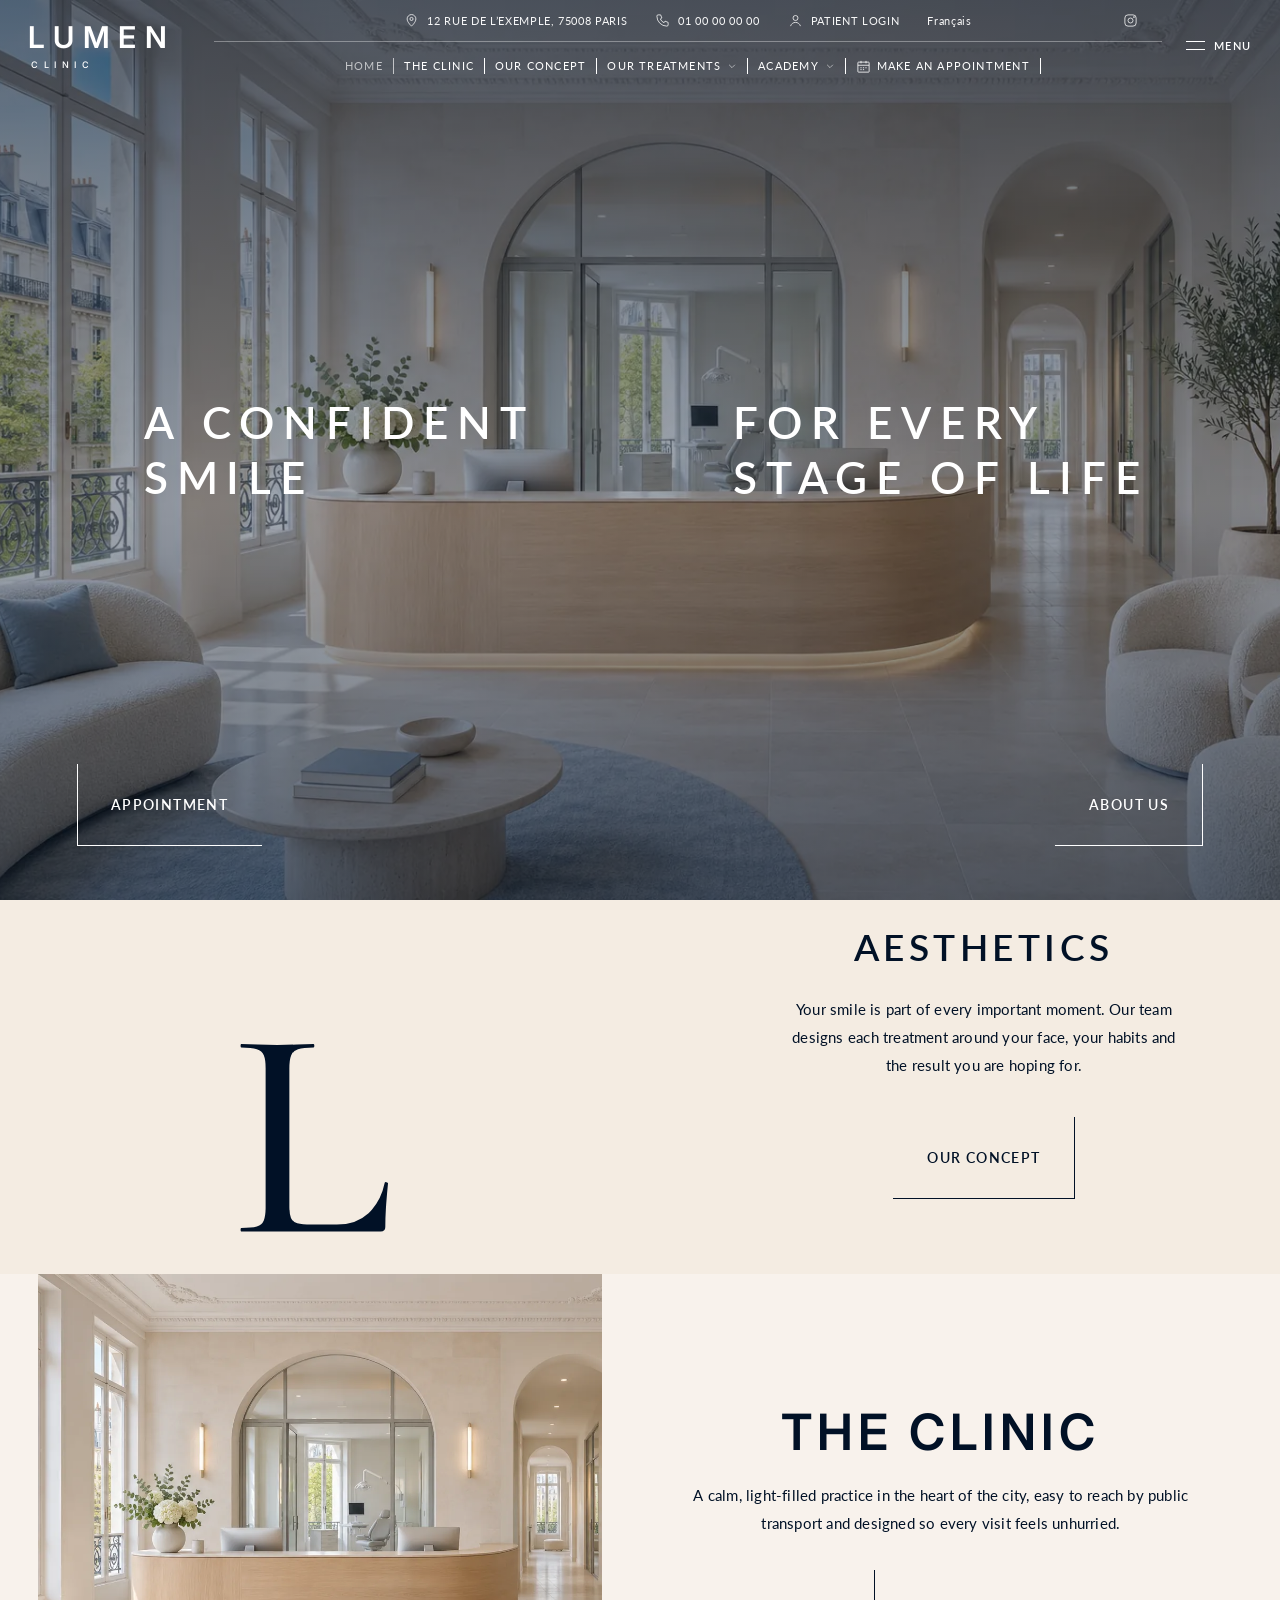
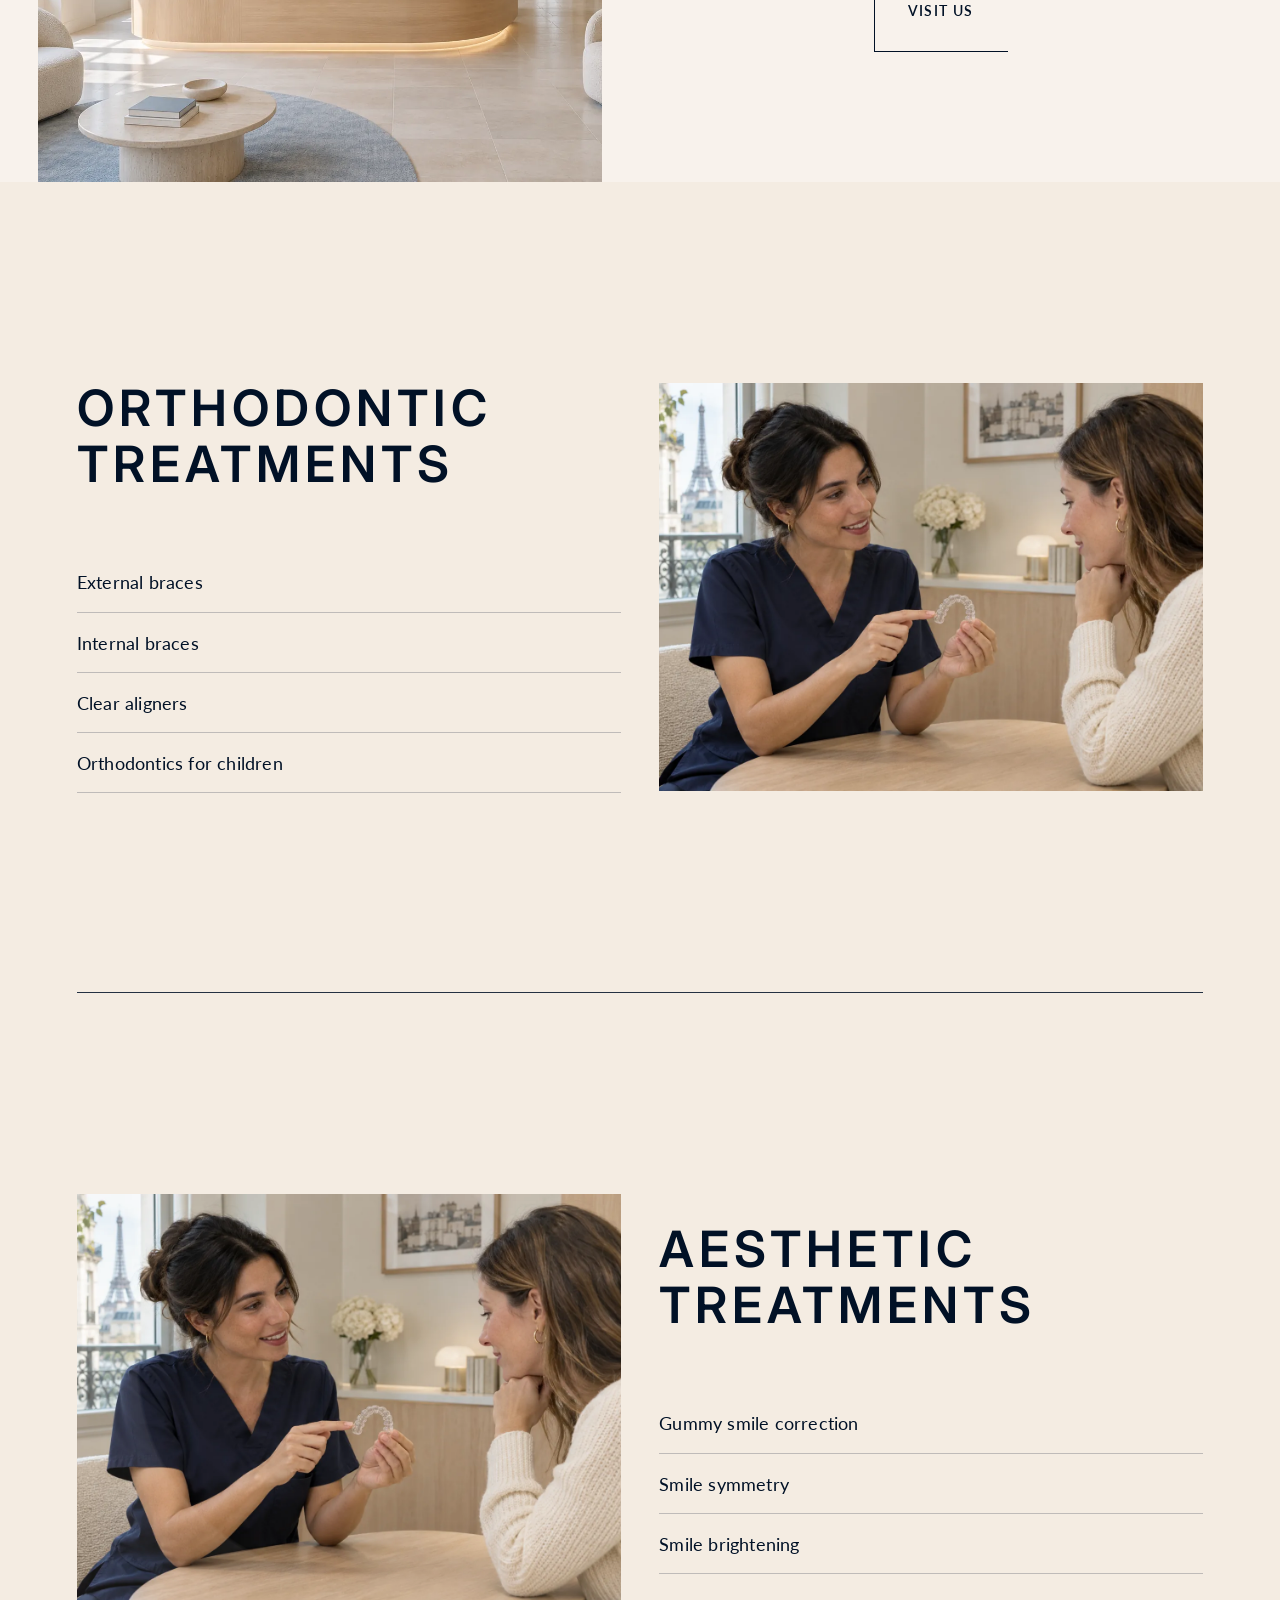
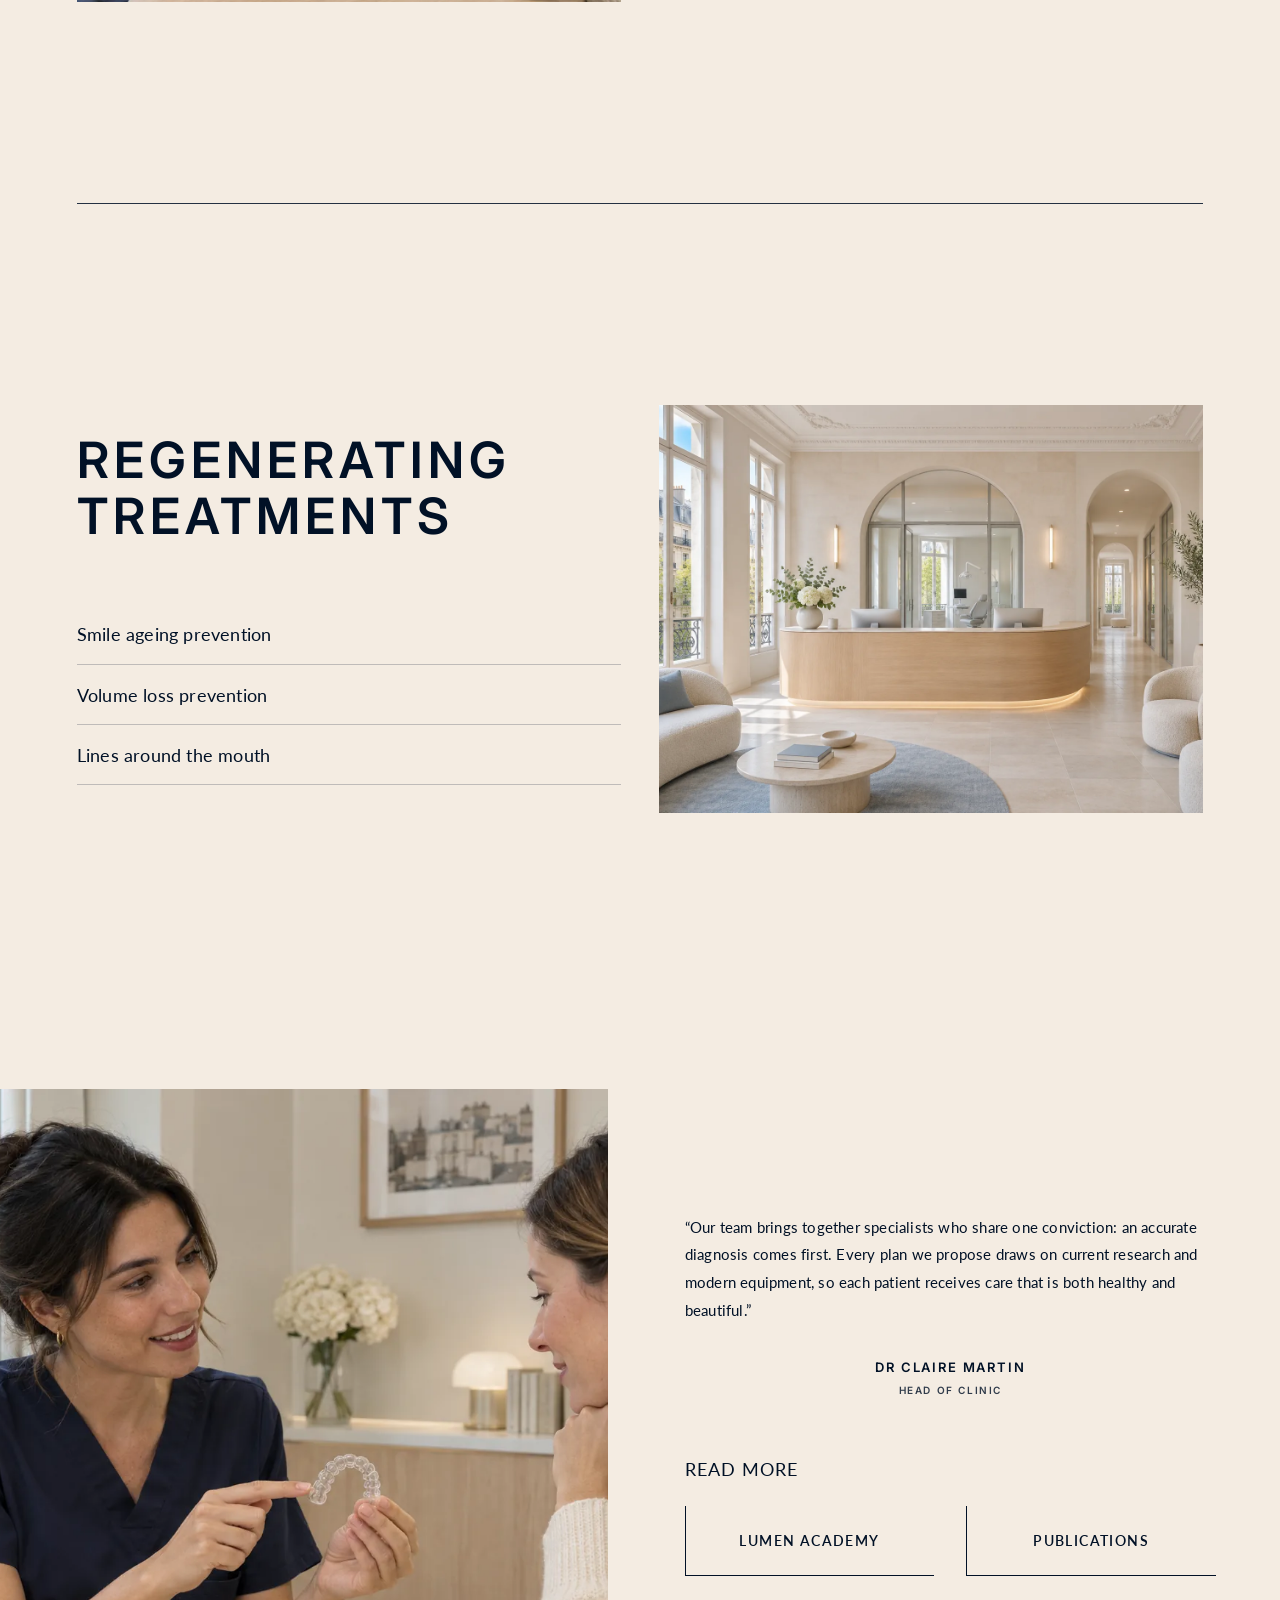
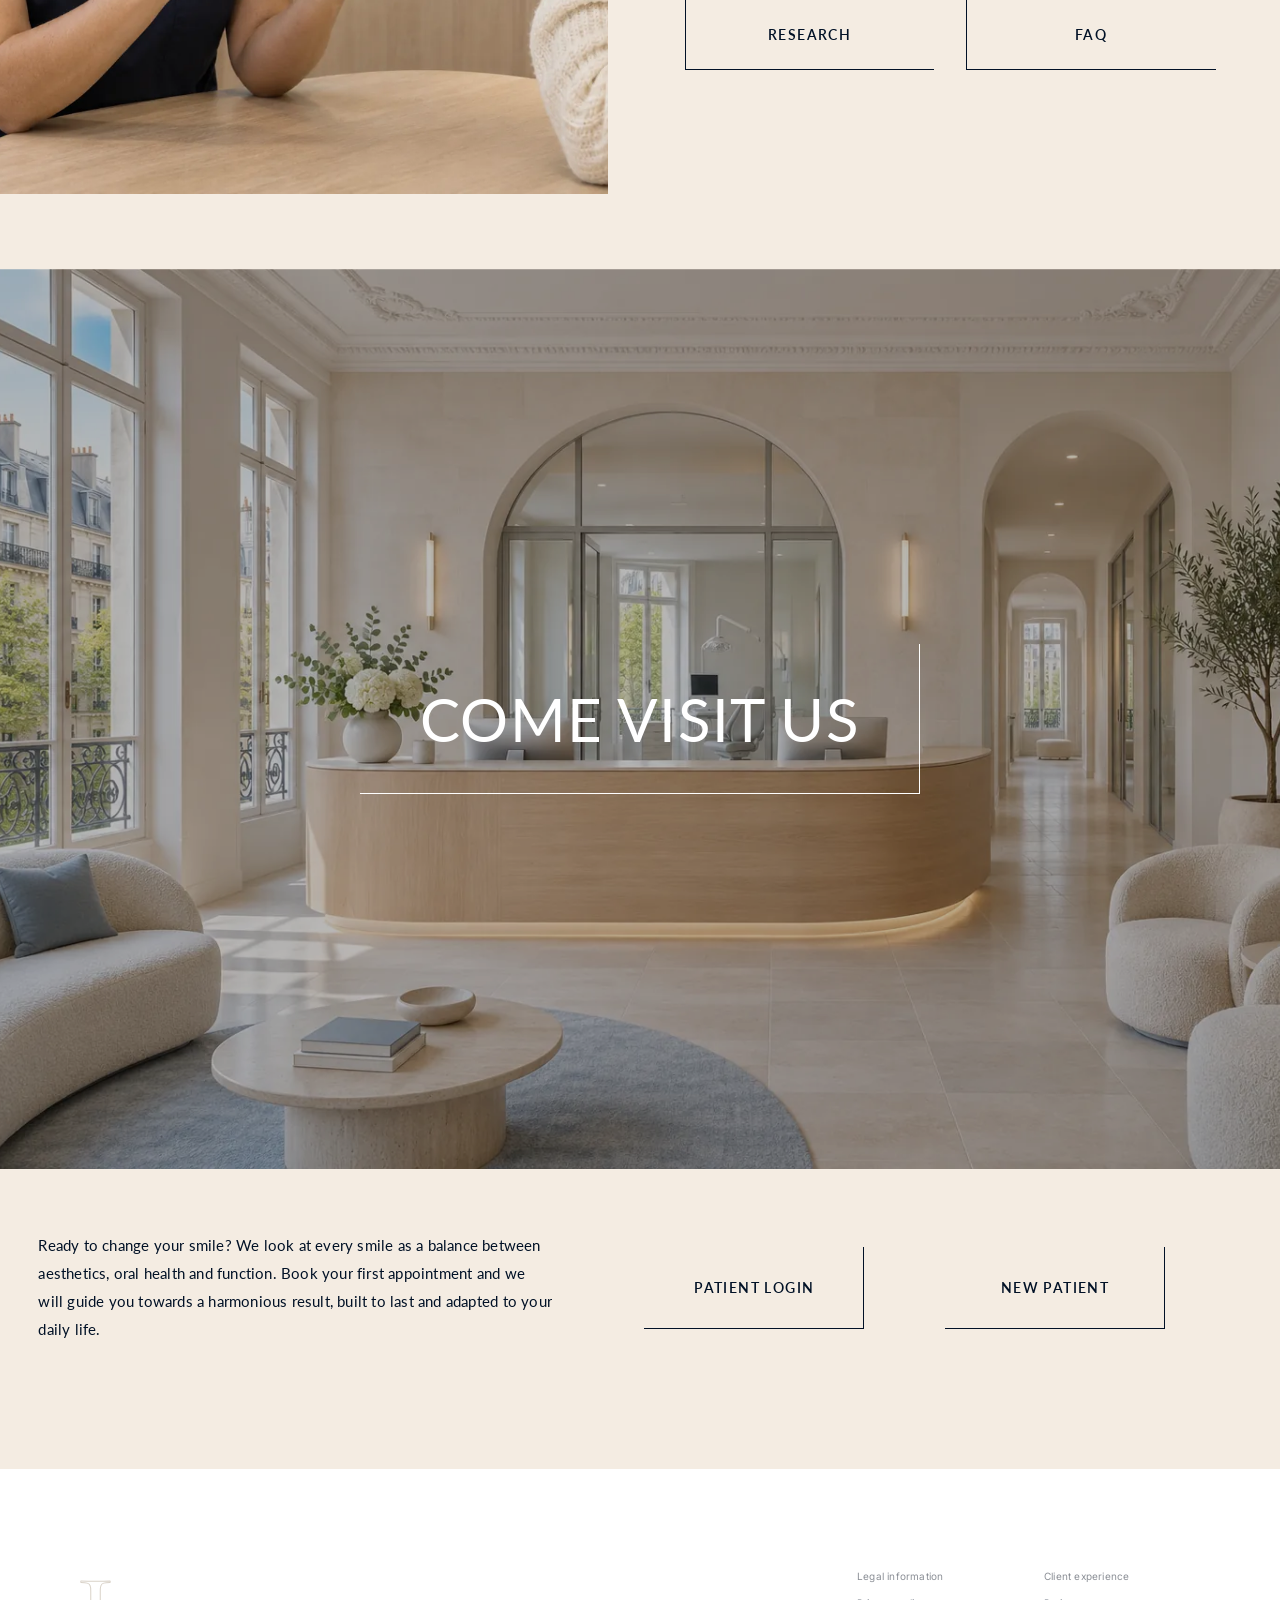
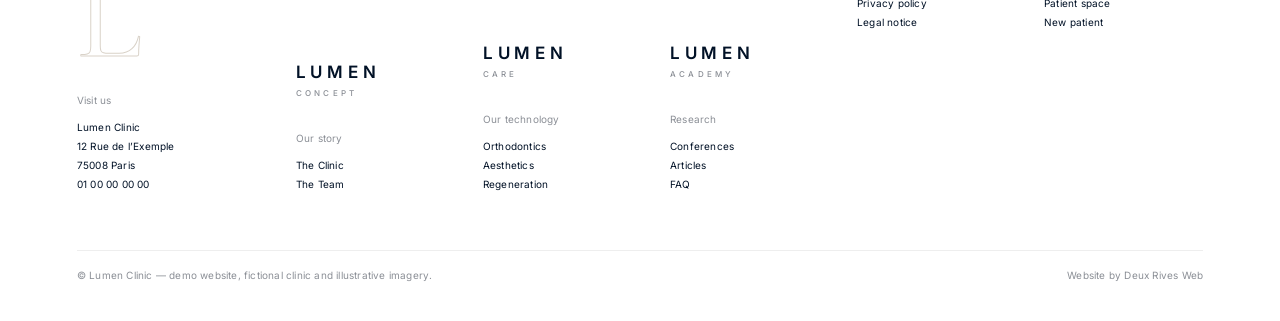
==== commit 5637a6f9: "Improve clinic navigation and add demo media" ====
--- a/index.html
+++ b/index.html
@@ -27,15 +27,15 @@
       </div>
       <nav class="nav" aria-label="Main"><ul><li class="current"><a href="">Home</a></li><li><a href="the-clinic/">The Clinic</a></li><li><a href="our-concept/">Our Concept</a></li><li><a href="our-treatments/">Our Treatments<svg class="chev" viewBox="0 0 24 24"><path d="M5 9l7 7 7-7"/></svg></a><ul class="sub"><li><a href="orthodontics/">Orthodontics</a></li><li><a href="aesthetics/">Aesthetics</a></li><li><a href="regenerating/">Regenerating</a></li></ul></li><li><a href="academy/">Academy<svg class="chev" viewBox="0 0 24 24"><path d="M5 9l7 7 7-7"/></svg></a><ul class="sub"><li><a href="academy/#research">Research</a></li><li><a href="academy/#publications">Publications</a></li><li><a href="academy/#journal">Journal</a></li><li><a href="academy/#faq">FAQ</a></li></ul></li><li><a href="#" data-book><svg viewBox="0 0 24 24"><rect x="3" y="5" width="18" height="16" rx="1"/><path d="M3 10h18M8 3v4M16 3v4M7 14h2M11 14h2M15 14h2M7 17h2M11 17h2"/></svg>Make an appointment</a></li></ul></nav>
     </div>
-    <button class="menu-toggle" type="button">Menu</button>
+    <button class="menu-toggle" type="button" aria-controls="clinic-menu" aria-expanded="false"><span class="menu-lines" aria-hidden="true"></span>Menu</button>
   </div>
 </header>
-<div class="scrim"></div>
-<aside class="side" aria-label="Menu"><button class="close" type="button" aria-label="Close">×</button><a href="">Home</a><a href="the-clinic/">The Clinic</a><a href="our-concept/">Our Concept</a><a href="our-treatments/">Our Treatments</a><div class="subl"><a href="orthodontics/">Orthodontics</a><a href="aesthetics/">Aesthetics</a><a href="regenerating/">Regenerating</a></div><a href="academy/">Academy</a><div class="subl"><a href="academy/#research">Research</a><a href="academy/#publications">Publications</a><a href="academy/#journal">Journal</a><a href="academy/#faq">FAQ</a></div><a href="#" data-book>Make an appointment</a></aside>
+<div class="scrim" aria-hidden="true"></div>
+<aside class="side" id="clinic-menu" role="dialog" aria-modal="true" aria-label="Navigation menu" aria-hidden="true" inert><button class="close" type="button" aria-label="Close menu">×</button><nav aria-label="Main navigation"><div class="side-group"><a href="" aria-current="page">Home</a></div><div class="side-group"><a href="the-clinic/">The Clinic</a></div><div class="side-group"><a href="our-concept/">Our Concept</a></div><div class="side-group"><a href="our-treatments/">Our Treatments</a><div class="subl"><a href="orthodontics/">Orthodontics</a><a href="aesthetics/">Aesthetics</a><a href="regenerating/">Regenerating</a></div></div><div class="side-group"><a href="academy/">Academy</a><div class="subl"><a href="academy/#research">Research</a><a href="academy/#publications">Publications</a><a href="academy/#journal">Journal</a><a href="academy/#faq">FAQ</a></div></div><div class="side-group"><a href="#" data-book>Make an appointment</a></div></nav></aside>
 <main id="main">
 
 <section class="hero">
-  <div class="vid"></div>
+  <div class="vid has-photo " aria-hidden="true"><img src="assets/media/clinic-interior.webp" alt="" loading="eager" fetchpriority="high" decoding="async"></div>
   <div class="content hero-split" data-scrollmove="0.1" data-fromtop><h1 class="t-hero">A confident<br>smile</h1><h1 class="t-hero">for every<br>stage of life</h1></div>
   <div class="hero-actions"><a class="btn light" href="#" data-book>Appointment</a><a class="btn r light" href="the-clinic/">About us</a></div>
 </section>
@@ -50,23 +50,23 @@
 </section>
 
 <section class="clinic-split">
-  <div class="simple-slider" aria-label="Clinic photos — drag to browse"><div class="ss-track"><div class="ss-cell"><div class="ph v6" style="" role="img" aria-label="Placeholder image"></div></div><div class="ss-cell"><div class="ph v3" style="" role="img" aria-label="Placeholder image"></div></div><div class="ss-cell"><div class="ph v1" style="" role="img" aria-label="Placeholder image"></div></div></div></div>
+  <div class="simple-slider" aria-label="Clinic photos — drag to browse"><div class="ss-track"><div class="ss-cell"><div class="ph noicon v6" style=""><img src="assets/media/clinic-interior.webp" alt="Light-filled clinic reception with an oak desk" loading="lazy" decoding="async"></div></div><div class="ss-cell"><div class="ph noicon v3" style=""><img src="assets/media/clinic-treatment.webp" alt="Bright orthodontic treatment suite with a dental chair" loading="lazy" decoding="async"></div></div><div class="ss-cell"><div class="ph noicon v5" style=""><img src="assets/media/clinic-consultation.webp" alt="Illustration of an orthodontic consultation" loading="lazy" decoding="async"></div></div></div></div>
   <div class="txt"><h2 class="t-xl">The clinic</h2><h4 data-split>A calm, light-filled practice in the heart of the city, easy to reach by public transport and designed so every visit feels unhurried.</h4><a class="btn" href="the-clinic/#visit">Visit us</a></div>
 </section>
 
 <section class="treat" data-anim="fade-in-from-left" data-delay="300">
   <div class="txt"><a href="orthodontics/"><h2 class="t-xl">Orthodontic<br>treatments</h2></a><div class="list"><a href="orthodontics/">External braces</a><a href="orthodontics/">Internal braces</a><a href="orthodontics/">Clear aligners</a><a href="orthodontics/">Orthodontics for children</a></div></div>
-  <div class="media"><div class="ph v1" style="" role="img" aria-label="Placeholder image"></div><div class="ph v2" style="" role="img" aria-label="Placeholder image"></div><div class="ph v3" style="" role="img" aria-label="Placeholder image"></div><div class="ph v4" style="" role="img" aria-label="Placeholder image"></div><div class="ph v5 on" style="" role="img" aria-label="Placeholder image"></div></div>
+  <div class="media"><div class="ph noicon v1" style=""><img src="assets/media/clinic-interior.webp" alt="Light-filled clinic reception with an oak desk" loading="lazy" decoding="async"></div><div class="ph noicon v2" style=""><img src="assets/media/clinic-treatment.webp" alt="Bright orthodontic treatment suite with a dental chair" loading="lazy" decoding="async"></div><div class="ph noicon v3" style=""><img src="assets/media/clinic-treatment.webp" alt="Bright orthodontic treatment suite with a dental chair" loading="lazy" decoding="async"></div><div class="ph noicon v4" style=""><img src="assets/media/clinic-consultation.webp" alt="Illustration of an orthodontic consultation" loading="lazy" decoding="async"></div><div class="ph noicon v5 on" style=""><img src="assets/media/clinic-consultation.webp" alt="Illustration of an orthodontic consultation" loading="lazy" decoding="async"></div></div>
 </section><div class="rule"></div><section class="treat flip" data-anim="fade-in-from-left" data-delay="300">
   <div class="txt"><a href="aesthetics/"><h2 class="t-xl">Aesthetic<br>treatments</h2></a><div class="list"><a href="aesthetics/">Gummy smile correction</a><a href="aesthetics/">Smile symmetry</a><a href="aesthetics/">Smile brightening</a></div></div>
-  <div class="media round"><div class="ph v2" style="" role="img" aria-label="Placeholder image"></div><div class="ph v3" style="" role="img" aria-label="Placeholder image"></div><div class="ph v4" style="" role="img" aria-label="Placeholder image"></div><div class="ph v5 on" style="" role="img" aria-label="Placeholder image"></div></div>
+  <div class="media round"><div class="ph noicon v2" style=""><img src="assets/media/clinic-treatment.webp" alt="Bright orthodontic treatment suite with a dental chair" loading="lazy" decoding="async"></div><div class="ph noicon v3" style=""><img src="assets/media/clinic-treatment.webp" alt="Bright orthodontic treatment suite with a dental chair" loading="lazy" decoding="async"></div><div class="ph noicon v4" style=""><img src="assets/media/clinic-consultation.webp" alt="Illustration of an orthodontic consultation" loading="lazy" decoding="async"></div><div class="ph noicon v5 on" style=""><img src="assets/media/clinic-consultation.webp" alt="Illustration of an orthodontic consultation" loading="lazy" decoding="async"></div></div>
 </section><div class="rule"></div><section class="treat" data-anim="fade-in-from-left" data-delay="300">
   <div class="txt"><a href="regenerating/"><h2 class="t-xl">Regenerating<br>treatments</h2></a><div class="list"><a href="regenerating/">Smile ageing prevention</a><a href="regenerating/">Volume loss prevention</a><a href="regenerating/">Lines around the mouth</a></div></div>
-  <div class="media"><div class="ph v3" style="" role="img" aria-label="Placeholder image"></div><div class="ph v4" style="" role="img" aria-label="Placeholder image"></div><div class="ph v5" style="" role="img" aria-label="Placeholder image"></div><div class="ph v6 on" style="" role="img" aria-label="Placeholder image"></div></div>
+  <div class="media"><div class="ph noicon v3" style=""><img src="assets/media/clinic-treatment.webp" alt="Bright orthodontic treatment suite with a dental chair" loading="lazy" decoding="async"></div><div class="ph noicon v4" style=""><img src="assets/media/clinic-consultation.webp" alt="Illustration of an orthodontic consultation" loading="lazy" decoding="async"></div><div class="ph noicon v5" style=""><img src="assets/media/clinic-consultation.webp" alt="Illustration of an orthodontic consultation" loading="lazy" decoding="async"></div><div class="ph noicon v6 on" style=""><img src="assets/media/clinic-interior.webp" alt="Light-filled clinic reception with an oak desk" loading="lazy" decoding="async"></div></div>
 </section>
 
 <section class="quote-sec">
-  <div class="zoom-wrap" data-anim="fade-in"><div class="ph v5" style="" role="img" aria-label="Placeholder image"></div></div>
+  <div class="zoom-wrap" data-anim="fade-in"><div class="ph noicon v5" style=""><img src="assets/media/clinic-consultation.webp" alt="Illustration of an orthodontic consultation" loading="lazy" decoding="async"></div></div>
   <div data-anim="fade-in">
     <blockquote>“Our team brings together specialists who share one conviction: an accurate diagnosis comes first. Every plan we propose draws on current research and modern equipment, so each patient receives care that is both healthy and beautiful.”</blockquote>
     <div class="who"><span class="t-sm">Dr Claire Martin</span><span class="t-xs">Head of clinic</span></div>
@@ -75,7 +75,7 @@
   </div>
 </section>
 
-<section class="band-video clip-reveal"><div class="vid warm shade"></div><a class="btn r light" href="the-clinic/#visit">Come visit us</a></section>
+<section class="band-video clip-reveal"><div class="vid has-photo warm shade" aria-hidden="true"><img src="assets/media/clinic-interior.webp" alt="" loading="lazy" decoding="async"></div><a class="btn r light" href="the-clinic/#visit">Come visit us</a></section>
 
 <section class="cta-row">
   <p data-split>Ready to change your smile? We look at every smile as a balance between aesthetics, oral health and function. Book your first appointment and we will guide you towards a harmonious result, built to last and adapted to your daily life.</p>
@@ -92,7 +92,7 @@
     <div class="foot-legal"><h6>Legal information</h6><a href="#">Privacy policy</a><a href="#">Legal notice</a></div>
     <div class="foot-legal"><h6>Client experience</h6><a href="#">Patient space</a><a href="#" data-book>New patient</a></div>
   </div>
-  <div class="foot-bottom"><span>© Lumen Clinic — demo website, fictional clinic and placeholder content.</span><span>Website by Deux Rives Web</span></div>
+  <div class="foot-bottom"><span>© Lumen Clinic — demo website, fictional clinic and illustrative imagery.</span><span>Website by Deux Rives Web</span></div>
 </footer>
 <div class="modal" role="dialog" aria-modal="true" aria-label="Book an appointment"><div class="card"><button class="x" type="button" aria-label="Close">×</button>
   <h3>In need of an appointment?</h3><p>Book online in a few clicks, or call the clinic and our team will find a slot with you.</p>
--- a/assets/style.css
+++ b/assets/style.css
@@ -65,7 +65,7 @@
 .ph.dark{background:linear-gradient(140deg,#4a4642,#1e1c1a)}
 .ph.noicon::after{display:none}
 .ph.person::after{background-image:url("data:image/svg+xml,%3Csvg xmlns='http://www.w3.org/2000/svg' viewBox='0 0 24 24' fill='none' stroke='white' stroke-width='1.1'%3E%3Ccircle cx='12' cy='8' r='4'/%3E%3Cpath d='M4 21c1.5-4.5 5-6.5 8-6.5s6.5 2 8 6.5'/%3E%3C/svg%3E");background-size:70px}
-.ph img{width:100%;height:100%;object-fit:cover}
+.ph img{position:absolute;inset:0;display:block;width:100%;height:100%;object-fit:cover}
 /* "video" backgrounds */
 .vid{position:absolute;inset:0;overflow:hidden;background:#a9a39b}
 .vid::before{content:"";position:absolute;inset:-20%;background:radial-gradient(circle at 30% 40%,rgba(255,255,255,.22),transparent 45%),radial-gradient(circle at 70% 65%,rgba(0,0,0,.18),transparent 50%);animation:drift 18s ease-in-out infinite alternate}
@@ -77,10 +77,17 @@
 @keyframes drift{from{transform:translate(-3%,-2%) scale(1)}to{transform:translate(3%,2%) scale(1.08)}}
 .shade::after{content:"";position:absolute;inset:0;background:rgba(0,0,0,.28)}
 
+.vid.has-photo::before{display:none}
+.vid.has-photo img{display:block;width:100%;height:100%;object-fit:cover}
+.hero .vid.has-photo::after{content:"";position:absolute;inset:0;background:linear-gradient(180deg,rgba(1,17,38,.63),rgba(1,17,38,.36) 56%,rgba(1,17,38,.60))}
+.clinic-preview{margin:clamp(30px,7vw,70px) auto 0;max-width:960px}
+.clinic-preview video{display:block;width:100%;aspect-ratio:16/9;background:#011126;object-fit:cover}
+.clinic-preview figcaption{margin-top:8px;color:#4a4a4a;font-size:.86rem}
+
 /* ---------- Header ---------- */
 .site-header{position:fixed;top:0;left:0;right:0;z-index:50;color:#fff;transition:background .35s,color .35s,box-shadow .35s}
 .site-header.dark-text{color:var(--navy)}
-.site-header .inner{display:grid;grid-template-columns:170px 1fr;align-items:center;padding:0 28px}
+.site-header .inner{display:grid;grid-template-columns:170px minmax(0,1fr) auto;align-items:center;gap:16px;padding:0 28px}
 .logo{display:flex;flex-direction:column;line-height:.9;justify-self:start;padding:18px 0;transition:padding .35s}
 .logo .w1{font:600 30px/1 var(--display);letter-spacing:.28em}
 .logo .w2{font:500 9px/1 var(--display);letter-spacing:.62em;margin-top:8px;padding-left:3px}
@@ -100,7 +107,8 @@
 .nav li:hover>.sub,.nav li:focus-within>.sub{opacity:1;visibility:visible;transform:none}
 .nav .sub a{display:block;padding:8px 22px;font:400 11px/1.4 var(--sans);letter-spacing:.11em;text-transform:uppercase}
 .nav .sub a:hover{background:var(--cream)}
-.menu-toggle{display:none;background:none;border:0;color:inherit;font:600 11px var(--sans);letter-spacing:.16em;text-transform:uppercase;cursor:pointer;justify-self:end}
+.menu-toggle{display:inline-flex;align-items:center;gap:9px;background:none;border:0;color:inherit;padding:12px 0 12px 8px;font:600 11px var(--sans);letter-spacing:.14em;text-transform:uppercase;cursor:pointer;justify-self:end}
+.menu-lines{display:inline-block;width:19px;height:9px;border-block:1px solid currentColor}
 .site-header.scrolled{background:var(--header);color:var(--navy);box-shadow:0 1px 0 rgba(1,17,38,.06)}
 .site-header.scrolled .topbar{height:0;overflow:hidden;border:0}
 .site-header.scrolled .logo{padding:8px 0}
@@ -108,14 +116,28 @@
 .site-header.scrolled .logo .w2{font-size:6px;margin-top:5px}
 .site-header.scrolled .nav{height:44px}
 
-/* side panel (mobile) */
-.side{position:fixed;inset:0 0 0 auto;width:min(420px,100%);background:var(--navy);color:#fff;z-index:80;transform:translateX(100%);transition:transform .45s cubic-bezier(.2,.7,.2,1);padding:90px 44px 40px;overflow:auto}
-.side.open{transform:none}
+/* Off-canvas navigation */
+html.menu-open{overflow:hidden}
+.side{position:fixed;inset:0 0 0 auto;width:min(440px,100%);padding:82px clamp(26px,6vw,48px) 36px;background:var(--navy);color:#fff;z-index:80;overflow:auto;overscroll-behavior:contain;visibility:hidden;transform:translateX(100%);transition:transform .48s cubic-bezier(.22,1,.36,1),visibility 0s .48s}
+.side.open{visibility:visible;transform:none;transition-delay:0s}
+.side-group{opacity:0;transform:translateX(16px);transition:opacity .22s,transform .3s cubic-bezier(.22,1,.36,1)}
+.side.open .side-group{opacity:1;transform:none;transition-delay:var(--menu-delay,80ms)}
+.side-group:nth-child(2){--menu-delay:120ms}
+.side-group:nth-child(3){--menu-delay:160ms}
+.side-group:nth-child(4){--menu-delay:200ms}
+.side-group:nth-child(5){--menu-delay:240ms}
+.side-group:nth-child(6){--menu-delay:280ms}
 .side a{display:block;padding:10px 0;font:600 15px var(--display);letter-spacing:.14em;text-transform:uppercase}
+.side a[aria-current="page"]{text-decoration:underline;text-underline-offset:.32em}
 .side .subl a{font:400 12px var(--sans);padding:6px 0 6px 18px;opacity:.75}
-.side .close{position:absolute;top:28px;right:32px;background:none;border:0;color:#fff;font-size:28px;cursor:pointer}
-.scrim{position:fixed;inset:0;background:rgba(1,17,38,.35);z-index:70;opacity:0;visibility:hidden;transition:.3s}
-.scrim.open{opacity:1;visibility:visible}
+.side .close{position:absolute;top:24px;right:28px;background:none;border:0;color:#fff;font-size:30px;padding:5px 10px;cursor:pointer}
+.side :focus-visible,.menu-toggle:focus-visible{outline:2px solid currentColor;outline-offset:4px}
+.scrim{position:fixed;inset:0;background:rgba(1,17,38,.42);z-index:70;opacity:0;visibility:hidden;transition:opacity .32s,visibility 0s .32s}
+.scrim.open{opacity:1;visibility:visible;transition-delay:0s}
+@media (max-width:1280px) and (min-width:1101px){
+  .topbar{gap:28px}
+  .nav>ul>li>a{padding-inline:10px}
+}
 
 /* ---------- Generic layout ---------- */
 .sec{position:relative;padding:75px var(--pad)}
@@ -345,9 +367,7 @@
 
 /* ---------- Responsive ---------- */
 @media (max-width:1100px){
-  .topbar{display:none}
-  .nav{display:none}
-  .menu-toggle{display:block}
+  .site-header .right{display:none}
   .site-header .inner{grid-template-columns:1fr auto;padding:0 22px}
   .t-hero{font-size:30px}
   .t-xl{font-size:36px}
@@ -494,9 +514,6 @@
 .map .info,.map .pin{z-index:500}
 .map.has-tiles .pin{display:none}
 
-/* Concept autoplay video placeholder */
-.video-box .vid{position:absolute;inset:0}
-
 @media (max-width:860px){
   .simple-slider{margin-left:0;min-height:320px}
   .treat{min-height:0}
@@ -504,7 +521,7 @@
   .tab-line{display:none}
 }
 @media (prefers-reduced-motion:reduce){
-  [data-anim],.si,.page-trans{transition:none!important}
+  [data-anim],.si,.page-trans,.side,.scrim,.side-group{transition:none!important}
   [data-anim]:not(.in),.si{opacity:1!important;transform:none!important}
   .page-trans{display:none}
 }
